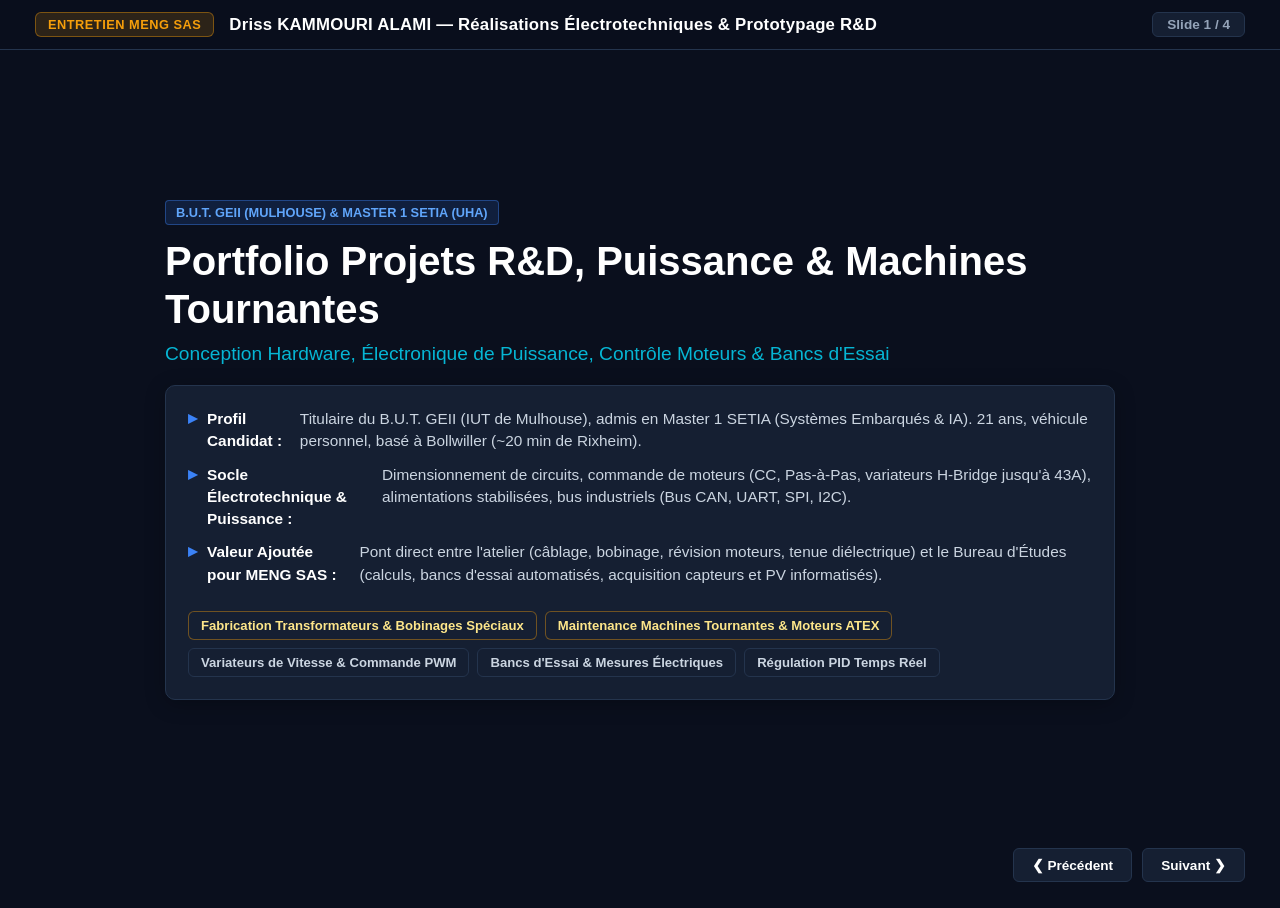
==== meng/index.html @ f2be2d2d "Deploy MENG SAS interactive presentation to GitHub Pages" ====
<!DOCTYPE html>
<html lang="fr">
<head>
    <meta charset="UTF-8">
    <meta name="viewport" content="width=device-width, initial-scale=1.0">
    <title>Présentation Projets R&D & Électrotechnique — Driss KAMMOURI ALAMI | MENG SAS</title>
    <style>
        :root {
            --bg-primary: #0a0f1d;
            --bg-card: #151f32;
            --bg-card-hover: #1c2b45;
            --accent-blue: #3b82f6;
            --accent-cyan: #06b6d4;
            --accent-gold: #f59e0b;
            --border-color: #24344d;
            --text-primary: #f8fafc;
            --text-secondary: #94a3b8;
        }

        * {
            box-sizing: border-box;
            margin: 0;
            padding: 0;
            font-family: -apple-system, BlinkMacSystemFont, "Segoe UI", Roboto, "Helvetica Neue", Arial, sans-serif;
        }

        body {
            background-color: var(--bg-primary);
            color: var(--text-primary);
            overflow: hidden;
            height: 100vh;
            display: flex;
            flex-direction: column;
        }

        /* Top Header */
        .header-bar {
            background: rgba(10, 15, 29, 0.95);
            backdrop-filter: blur(10px);
            border-bottom: 1px solid var(--border-color);
            padding: 12px 35px;
            display: flex;
            justify-content: space-between;
            align-items: center;
            z-index: 100;
        }

        .header-left {
            display: flex;
            align-items: center;
            gap: 15px;
        }

        .company-pill {
            background: rgba(245, 158, 11, 0.15);
            color: var(--accent-gold);
            border: 1px solid rgba(245, 158, 11, 0.4);
            padding: 4px 12px;
            border-radius: 6px;
            font-size: 0.8rem;
            font-weight: 700;
            text-transform: uppercase;
            letter-spacing: 0.5px;
        }

        .header-title {
            font-size: 1.05rem;
            font-weight: 700;
            color: #ffffff;
            letter-spacing: 0.2px;
        }

        .slide-counter {
            font-size: 0.85rem;
            color: var(--text-secondary);
            background: var(--bg-card);
            border: 1px solid var(--border-color);
            padding: 4px 14px;
            border-radius: 6px;
            font-weight: 600;
        }

        /* Slide Container */
        .slide-container {
            flex: 1;
            position: relative;
            display: flex;
            align-items: center;
            justify-content: center;
        }

        .slide {
            position: absolute;
            top: 0;
            left: 0;
            width: 100%;
            height: 100%;
            padding: 25px 45px;
            display: flex;
            flex-direction: column;
            opacity: 0;
            visibility: hidden;
            transition: opacity 0.3s ease-in-out, transform 0.3s ease-in-out;
            transform: translateY(8px);
        }

        .slide.active {
            opacity: 1;
            visibility: visible;
            transform: translateY(0);
        }

        .slide-title-wrap {
            display: flex;
            align-items: baseline;
            gap: 15px;
            margin-bottom: 18px;
            border-bottom: 2px solid var(--accent-blue);
            padding-bottom: 8px;
            width: 100%;
        }

        .slide-title {
            font-size: 1.65rem;
            font-weight: 700;
            color: #ffffff;
        }

        .slide-subtitle {
            font-size: 0.95rem;
            color: var(--accent-cyan);
            font-weight: 500;
        }

        .content-layout {
            display: grid;
            grid-template-columns: 0.9fr 1.35fr;
            gap: 22px;
            height: calc(100% - 60px);
            align-items: center;
        }

        .content-layout-hero {
            display: flex;
            flex-direction: column;
            justify-content: center;
            height: calc(100% - 50px);
            max-width: 950px;
            margin: 0 auto;
        }

        /* Cards & Styling */
        .card {
            background: var(--bg-card);
            border: 1px solid var(--border-color);
            border-radius: 10px;
            padding: 22px;
            height: 100%;
            display: flex;
            flex-direction: column;
            justify-content: center;
            box-shadow: 0 4px 20px rgba(0, 0, 0, 0.25);
        }

        .badge {
            display: inline-block;
            background: rgba(59, 130, 246, 0.15);
            color: #60a5fa;
            border: 1px solid rgba(59, 130, 246, 0.4);
            padding: 4px 10px;
            border-radius: 4px;
            font-size: 0.8rem;
            font-weight: 700;
            margin-bottom: 12px;
            text-transform: uppercase;
            align-self: flex-start;
        }

        .badge-meng {
            background: rgba(245, 158, 11, 0.15);
            color: var(--accent-gold);
            border-color: rgba(245, 158, 11, 0.4);
        }

        ul.tech-list {
            list-style: none;
        }

        ul.tech-list li {
            margin-bottom: 11px;
            font-size: 0.96rem;
            color: #cbd5e1;
            display: flex;
            align-items: flex-start;
            gap: 10px;
            line-height: 1.45;
        }

        ul.tech-list li strong {
            color: #ffffff;
        }

        ul.tech-list li::before {
            content: "▸";
            color: var(--accent-blue);
            font-weight: bold;
            font-size: 1.1rem;
            line-height: 1.2;
        }

        .highlight-box {
            background: rgba(59, 130, 246, 0.08);
            border-left: 3px solid var(--accent-blue);
            padding: 10px 14px;
            margin-top: 14px;
            border-radius: 0 6px 6px 0;
            font-size: 0.88rem;
            color: #e2e8f0;
            line-height: 1.4;
        }

        /* Gallery Containers */
        .gallery-container {
            display: flex;
            gap: 12px;
            height: 100%;
            max-height: 540px;
            width: 100%;
        }

        .gallery-grid {
            display: grid;
            grid-template-columns: 1fr 1fr;
            gap: 10px;
            height: 100%;
            max-height: 540px;
            width: 100%;
        }

        .img-card {
            flex: 1;
            height: 100%;
            max-height: 540px;
            border-radius: 8px;
            overflow: hidden;
            border: 1px solid var(--border-color);
            background: #020617;
            position: relative;
            cursor: pointer;
            transition: border-color 0.2s, transform 0.2s;
        }

        .img-card:hover {
            border-color: var(--accent-blue);
            transform: scale(1.01);
        }

        .img-card img, .img-card video {
            width: 100%;
            height: 100%;
            object-fit: contain;
            background-color: #020617;
        }

        .img-caption {
            position: absolute;
            bottom: 0;
            left: 0;
            right: 0;
            background: rgba(10, 15, 29, 0.92);
            backdrop-filter: blur(4px);
            padding: 8px 12px;
            font-size: 0.8rem;
            font-weight: 600;
            color: #e2e8f0;
            border-top: 1px solid var(--border-color);
            display: flex;
            justify-content: space-between;
            align-items: center;
        }

        .zoom-hint {
            font-size: 0.7rem;
            color: var(--text-secondary);
            text-transform: uppercase;
        }

        /* Navigation Controls */
        .nav-controls {
            position: absolute;
            bottom: 18px;
            right: 35px;
            display: flex;
            gap: 10px;
            z-index: 100;
        }

        .nav-btn {
            background: var(--bg-card);
            border: 1px solid var(--border-color);
            color: #fff;
            padding: 8px 18px;
            border-radius: 6px;
            cursor: pointer;
            font-size: 0.85rem;
            font-weight: 600;
            transition: all 0.2s ease;
        }

        .nav-btn:hover {
            background: var(--accent-blue);
            border-color: var(--accent-blue);
            box-shadow: 0 0 10px rgba(59, 130, 246, 0.4);
        }

        /* Hero Typography */
        .hero-title {
            font-size: 2.5rem;
            font-weight: 800;
            color: #ffffff;
            margin-bottom: 10px;
            line-height: 1.2;
        }

        .hero-subtitle {
            font-size: 1.2rem;
            color: var(--accent-cyan);
            margin-bottom: 20px;
            font-weight: 500;
        }

        .pill-group {
            display: flex;
            gap: 8px;
            flex-wrap: wrap;
            margin-top: 14px;
        }

        .pill {
            background: var(--bg-card);
            border: 1px solid var(--border-color);
            padding: 6px 12px;
            border-radius: 6px;
            font-size: 0.82rem;
            color: #cbd5e1;
            font-weight: 600;
        }

        .pill-gold {
            border-color: rgba(245, 158, 11, 0.4);
            color: #fde68a;
        }

        /* Modal Lightbox */
        .modal {
            display: none;
            position: fixed;
            top: 0;
            left: 0;
            width: 100vw;
            height: 100vh;
            background: rgba(0, 0, 0, 0.95);
            backdrop-filter: blur(8px);
            z-index: 1000;
            align-items: center;
            justify-content: center;
        }

        .modal img, .modal video {
            max-width: 92vw;
            max-height: 90vh;
            border-radius: 8px;
            border: 1px solid var(--border-color);
            box-shadow: 0 0 30px rgba(0,0,0,0.8);
        }

        .close-modal-btn {
            position: absolute;
            top: 20px;
            right: 30px;
            background: var(--bg-card);
            color: #fff;
            border: 1px solid var(--border-color);
            padding: 8px 16px;
            border-radius: 6px;
            cursor: pointer;
            font-size: 0.85rem;
            font-weight: 600;
            z-index: 1001;
        }

        .close-modal-btn:hover {
            background: var(--accent-blue);
        }
    </style>
</head>
<body>

    <div class="header-bar">
        <div class="header-left">
            <div class="company-pill">Entretien MENG SAS</div>
            <div class="header-title">Driss KAMMOURI ALAMI — Réalisations Électrotechniques & Prototypage R&D</div>
        </div>
        <div class="slide-counter" id="slideNum">Slide 1 / 4</div>
    </div>

    <div class="slide-container">

        <!-- SLIDE 1: HERO TITLE / PROFIL & ADÉQUATION MENG -->
        <div class="slide active" id="slide-1">
            <div class="content-layout-hero">
                <div class="badge">B.U.T. GEII (Mulhouse) & Master 1 SETIA (UHA)</div>
                <h1 class="hero-title">Portfolio Projets R&D, Puissance & Machines Tournantes</h1>
                <p class="hero-subtitle">Conception Hardware, Électronique de Puissance, Contrôle Moteurs & Bancs d'Essai</p>
                
                <div class="card" style="height: auto;">
                    <ul class="tech-list">
                        <li><strong>Profil Candidat :</strong> Titulaire du B.U.T. GEII (IUT de Mulhouse), admis en Master 1 SETIA (Systèmes Embarqués & IA). 21 ans, véhicule personnel, basé à Bollwiller (~20 min de Rixheim).</li>
                        <li><strong>Socle Électrotechnique & Puissance :</strong> Dimensionnement de circuits, commande de moteurs (CC, Pas-à-Pas, variateurs H-Bridge jusqu'à 43A), alimentations stabilisées, bus industriels (Bus CAN, UART, SPI, I2C).</li>
                        <li><strong>Valeur Ajoutée pour MENG SAS :</strong> Pont direct entre l'atelier (câblage, bobinage, révision moteurs, tenue diélectrique) et le Bureau d'Études (calculs, bancs d'essai automatisés, acquisition capteurs et PV informatisés).</li>
                    </ul>
                    <div class="pill-group">
                        <div class="pill pill-gold">Fabrication Transformateurs & Bobinages Spéciaux</div>
                        <div class="pill pill-gold">Maintenance Machines Tournantes & Moteurs ATEX</div>
                        <div class="pill">Variateurs de Vitesse & Commande PWM</div>
                        <div class="pill">Bancs d'Essai & Mesures Électriques</div>
                        <div class="pill">Régulation PID Temps Réel</div>
                    </div>
                </div>
            </div>
        </div>

        <!-- SLIDE 2: ENVIRONNEMENT DE CONCEPTION & LABO ATELIER -->
        <div class="slide" id="slide-2">
            <div class="slide-title-wrap">
                <div class="slide-title">01. Environnement de Travail & Banc de Prototypage</div>
                <div class="slide-subtitle">Atelier personnel d'essais électriques & câblage</div>
            </div>
            <div class="content-layout">
                <div class="card">
                    <div class="badge">Rigueur Atelier & Laboratoire</div>
                    <h2 style="font-size: 1.2rem; margin-bottom: 14px; color: #fff;">Poste d'Essais Électrotechniques & Prototypage</h2>
                    <ul class="tech-list">
                        <li><strong>Poste de Câblage & Mesures :</strong> Station de soudure régulée, platines d'essais, multimètres et instrumentation de mesure pour qualification de signaux.</li>
                        <li><strong>Alimentations Stabilisées & Puissance :</strong> Banc d'alimentation DC/AC pour essais de moteurs, convertisseurs et cartes de régulation sous contrainte de courant.</li>
                        <li><strong>CAO 3D & Prototypage Rapide :</strong> Modélisation de supports de bobinage, carters de protection et pièces structurelles sur SolidWorks & Impression 3D.</li>
                        <li><strong>Développement Contrôle-Commande :</strong> Programmation C/C++ sur microcontrôleurs (STM32, ESP32, Arduino) pour pilotage et régulation de puissance.</li>
                    </ul>
                    <div class="highlight-box">
                        <strong>Transposition MENG SAS :</strong> Habitude du travail manuel soigné en atelier, respect strict des règles de sécurité électrique et rigueur dans le câblage de composants magnétiques.
                    </div>
                </div>
                <div class="gallery-container">
                    <div class="img-card" onclick="openModal(this)">
                        <img src="img_meng/30839e95-cbe1-4d7f-a7e7-8b0f5287fe83.jfif" alt="Poste Électronique de Prototypage">
                        <div class="img-caption">
                            <span>Poste de Câblage & Prototypage</span>
                            <span class="zoom-hint">Cliquer pour zoomer</span>
                        </div>
                    </div>
                    <div class="img-card" onclick="openModal(this)">
                        <img src="img_meng/3513afae-4af7-4faf-9273-4e5af62689bf.jfif" alt="Espace de Test & Assemblage">
                        <div class="img-caption">
                            <span>Banc de Tests & Mesures</span>
                            <span class="zoom-hint">Cliquer pour zoomer</span>
                        </div>
                    </div>
                </div>
            </div>
        </div>

        <!-- SLIDE 3: COMMANDE DE MOTEURS & VARIATEURS DE PUISSANCE -->
        <div class="slide" id="slide-3">
            <div class="slide-title-wrap">
                <div class="slide-title">02. Système Électrotechnique & Commande de Moteurs</div>
                <div class="slide-subtitle">Architecture de Puissance, Variateurs H-Bridge & Pilotage « AceLaunch »</div>
            </div>
            <div class="content-layout">
                <div class="card">
                    <div class="badge badge-meng">Machines Tournantes & Puissance</div>
                    <h2 style="font-size: 1.15rem; margin-bottom: 12px; color: #fff;">Conception Électrotechnique Complète :</h2>
                    <ul class="tech-list">
                        <li><strong>Étages de Puissance & Moteurs :</strong> Commande de moteurs continus à fort couple et moteurs pas-à-pas. Gestion des courants d'appel et découplage inductif.</li>
                        <li><strong>Variateurs de Vitesse & H-Bridge :</strong> Intégration de variateurs industriels IBT-2 (43A, isolation optocouplée) et drivers pas-à-pas TB6600 avec régulation Buck LM2596 (24V→5V).</li>
                        <li><strong>Architecture Électrique Sécurisée :</strong> Séparation nette entre circuit de commande (5V/3.3V) et circuit de puissance (24V), protection thermique et fusibles calibrés.</li>
                        <li><strong>Pilotage & Télémétrie :</strong> Contrôle microcontrôleur temps réel, liaison série UART et Dashboard de supervision à distance.</li>
                    </ul>
                    <div class="highlight-box">
                        <strong>Lien direct MENG :</strong> Maîtrise des problématiques réelles de variateurs de fréquence, de pilotage de moteurs électriques et d'échauffement thermique.
                    </div>
                </div>
                <div class="gallery-grid">
                    <div class="img-card" onclick="openModal(this)">
                        <img src="img_meng/media_1788483466689.png" alt="Modèle 3D CAO 3 Blocs">
                        <div class="img-caption">
                            <span>Modélisation 3D CAO</span>
                            <span class="zoom-hint">Zoom</span>
                        </div>
                    </div>
                    <div class="img-card" onclick="openModal(this)">
                        <img src="img_meng/architecture_electronique_complete.png" alt="Schéma d'Architecture Puissance & Commande">
                        <div class="img-caption">
                            <span>Schéma Puissance & Commande</span>
                            <span class="zoom-hint">Zoom</span>
                        </div>
                    </div>
                    <div class="img-card" onclick="openModal(this)">
                        <img src="img_meng/interface_web.png" alt="Dashboard de Pilotage et Télémétrie">
                        <div class="img-caption">
                            <span>Supervision / IHM de Pilotage</span>
                            <span class="zoom-hint">Zoom</span>
                        </div>
                    </div>
                    <div class="img-card" onclick="openModal(this)">
                        <video controls id="inlineVideo" style="width: 100%; height: 100%; object-fit: cover;">
                            <source src="img_meng/Démonstration_Prototype2_Final.mov" type="video/mp4">
                            Votre navigateur ne supporte pas la vidéo.
                        </video>
                        <div class="img-caption">
                            <span>Vidéo Démo Prototype en Action</span>
                            <span class="zoom-hint">Lire</span>
                        </div>
                    </div>
                </div>
            </div>
        </div>

        <!-- SLIDE 4: RÉGULATION PID TEMPS RÉEL & BANCS D'ESSAI -->
        <div class="slide" id="slide-4">
            <div class="slide-title-wrap">
                <div class="slide-title">03. Régulation PID Temps Réel & Bancs d'Essai</div>
                <div class="slide-subtitle">Instrumentation, acquisition capteurs et automatisation de mesures</div>
            </div>
            <div class="content-layout">
                <div class="card">
                    <div class="badge">Instrumentation & Contrôle Avancé</div>
                    <h2 style="font-size: 1.2rem; margin-bottom: 14px; color: #fff;">Asservissement & Traitement de Données</h2>
                    <ul class="tech-list">
                        <li><strong>Asservissement PID en Boucle Fermée :</strong> Implémentation logicielle d'un correcteur PID complet (Kp, Ki, Kd) pour correction dynamique instantanée de consigne.</li>
                        <li><strong>Acquisition Capteurs en Temps Réel :</strong> Mesure de grandeurs physiques (vitesse, position, seuils optiques ROI, ultrasons), filtrage de bruit et conversion analogique/numérique.</li>
                        <li><strong>Plateforme Mobile Autonome (3ème Année B.U.T.) :</strong> Intégration mécatronique globale : gestion d'accumulateurs Li-ion, ponts de puissance, sécurité machine et coupure d'urgence.</li>
                        <li><strong>Dashboard de Monitoring :</strong> Visualisation graphique des écarts de consigne, réglage des gains en temps réel et historisation des mesures.</li>
                    </ul>
                    <div class="highlight-box">
                        <strong>Atout pour MENG SAS :</strong> Capacité à automatiser des bancs d'essai de transformateurs et moteurs (relevé automatique de courbes de saturation, pertes fer/cuivre, tenue diélectrique, rapports de test informatisés).
                    </div>
                </div>
                <div class="gallery-container">
                    <div class="img-card" onclick="openModal(this)">
                        <img src="img_meng/97b7dd19-25eb-4fa2-a109-078019bc1228.jfif" alt="Prototype Mobile 3ème Année B.U.T.">
                        <div class="img-caption">
                            <span>Prototype Autonome & Carte de Contrôle</span>
                            <span class="zoom-hint">Cliquer pour zoomer</span>
                        </div>
                    </div>
                    <div class="img-card" style="flex: 1.2;" onclick="openModal(this)">
                        <img src="img_meng/media_1788483424173.png" alt="Dashboard Régulation PID & Acquisition Capteurs">
                        <div class="img-caption">
                            <span>Dashboard Acquisition & Régulation PID</span>
                            <span class="zoom-hint">Cliquer pour zoomer</span>
                        </div>
                    </div>
                </div>
            </div>
        </div>

    </div>

    <!-- Navigation Footer -->
    <div class="nav-controls">
        <button class="nav-btn" id="prevBtn" onclick="changeSlide(-1)">❮ Précédent</button>
        <button class="nav-btn" id="nextBtn" onclick="changeSlide(1)">Suivant ❯</button>
    </div>

    <!-- Modal Zoom / Lightbox -->
    <div class="modal" id="imgModal" onclick="closeModalOnBg(event)">
        <button class="close-modal-btn" onclick="closeModal()">✕ Fermer (Échap)</button>
        <img id="modalImg" src="" alt="Image Agrandie" style="display: none;">
        <video id="modalVideo" controls style="display: none; width: 90vw; height: 85vh; object-fit: contain;">
            <source src="img_meng/Démonstration_Prototype2_Final.mov" type="video/mp4">
        </video>
    </div>

    <script>
        let currentSlide = 1;
        const totalSlides = 4;

        function updateSlide() {
            document.querySelectorAll('.slide').forEach((slide, idx) => {
                if (idx + 1 === currentSlide) {
                    slide.classList.add('active');
                } else {
                    slide.classList.remove('active');
                }
            });
            document.getElementById('slideNum').innerText = `Slide ${currentSlide} / ${totalSlides}`;
            
            // Manage inline video playback on slide 3
            const inlineVideo = document.getElementById('inlineVideo');
            if (inlineVideo && currentSlide !== 3) {
                inlineVideo.pause();
            }
        }

        function changeSlide(direction) {
            currentSlide += direction;
            if (currentSlide < 1) currentSlide = totalSlides;
            if (currentSlide > totalSlides) currentSlide = 1;
            updateSlide();
        }

        // Keyboard navigation
        document.addEventListener('keydown', (e) => {
            if (e.key === 'ArrowRight' || e.key === ' ') {
                changeSlide(1);
            } else if (e.key === 'ArrowLeft') {
                changeSlide(-1);
            } else if (e.key === 'Escape') {
                closeModal();
            }
        });

        // Lightbox Modal
        function openModal(card) {
            const modal = document.getElementById('imgModal');
            const modalImg = document.getElementById('modalImg');
            const modalVideo = document.getElementById('modalVideo');
            
            const img = card.querySelector('img');
            const video = card.querySelector('video');

            if (img) {
                modalImg.src = img.src;
                modalImg.style.display = 'block';
                modalVideo.style.display = 'none';
                modalVideo.pause();
            } else if (video) {
                modalImg.style.display = 'none';
                modalVideo.style.display = 'block';
                modalVideo.play();
            }

            modal.style.display = 'flex';
        }

        function closeModal() {
            const modal = document.getElementById('imgModal');
            const modalVideo = document.getElementById('modalVideo');
            modal.style.display = 'none';
            if (modalVideo) modalVideo.pause();
        }

        function closeModalOnBg(e) {
            if (e.target.id === 'imgModal') {
                closeModal();
            }
        }
    </script>
</body>
</html>
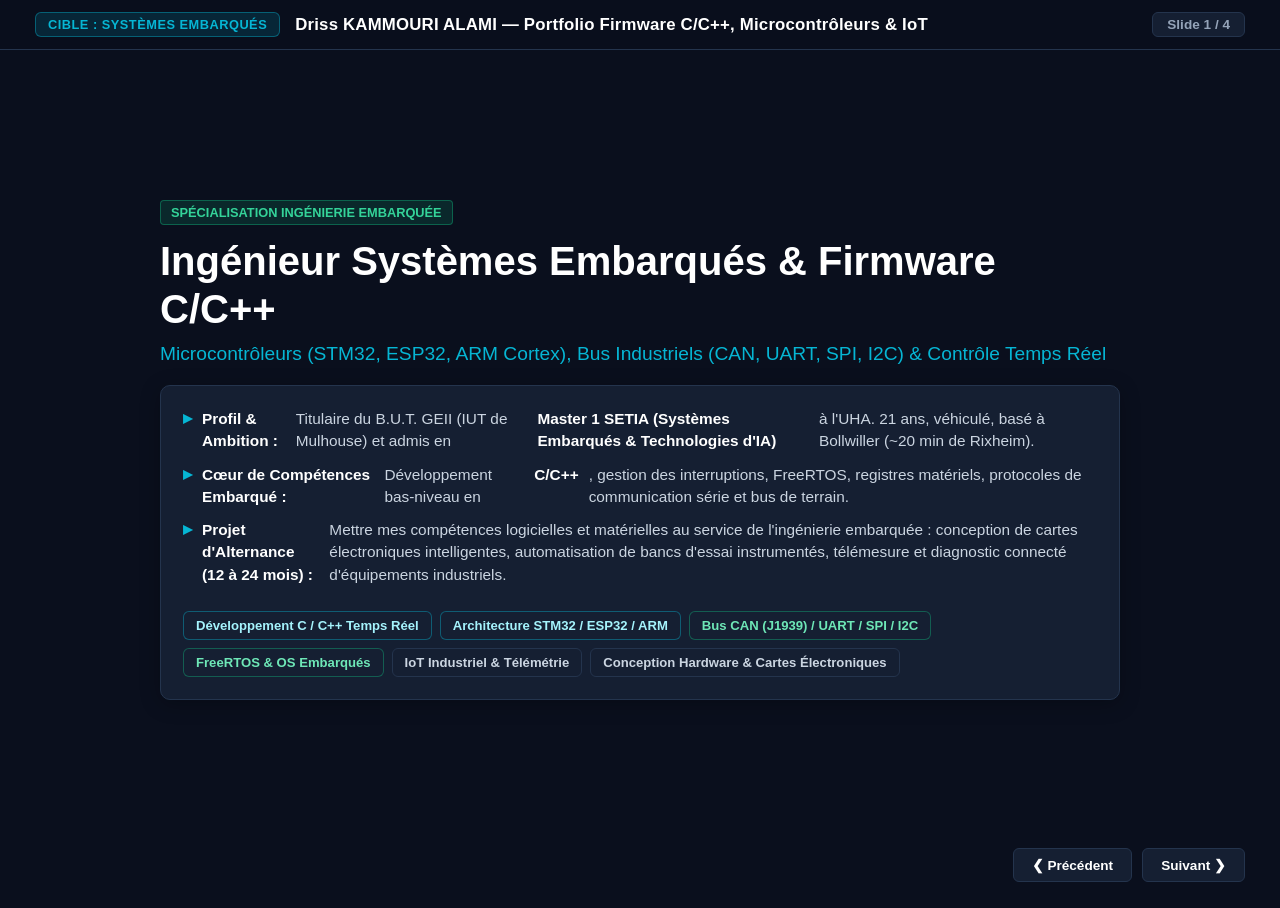
==== commit 868128ef: "Focus presentation 100% on Embedded Systems & Firmware C/C++" ====
--- a/meng/index.html
+++ b/meng/index.html
@@ -3,7 +3,7 @@
 <head>
     <meta charset="UTF-8">
     <meta name="viewport" content="width=device-width, initial-scale=1.0">
-    <title>Présentation Projets R&D & Électrotechnique — Driss KAMMOURI ALAMI | MENG SAS</title>
+    <title>Ingénieur Systèmes Embarqués & Firmware — Driss KAMMOURI ALAMI | MENG SAS</title>
     <style>
         :root {
             --bg-primary: #0a0f1d;
@@ -12,6 +12,7 @@
             --accent-blue: #3b82f6;
             --accent-cyan: #06b6d4;
             --accent-gold: #f59e0b;
+            --accent-green: #10b981;
             --border-color: #24344d;
             --text-primary: #f8fafc;
             --text-secondary: #94a3b8;
@@ -51,10 +52,10 @@
             gap: 15px;
         }
 
-        .company-pill {
-            background: rgba(245, 158, 11, 0.15);
-            color: var(--accent-gold);
-            border: 1px solid rgba(245, 158, 11, 0.4);
+        .target-pill {
+            background: rgba(6, 182, 212, 0.15);
+            color: var(--accent-cyan);
+            border: 1px solid rgba(6, 182, 212, 0.4);
             padding: 4px 12px;
             border-radius: 6px;
             font-size: 0.8rem;
@@ -115,7 +116,7 @@
             align-items: baseline;
             gap: 15px;
             margin-bottom: 18px;
-            border-bottom: 2px solid var(--accent-blue);
+            border-bottom: 2px solid var(--accent-cyan);
             padding-bottom: 8px;
             width: 100%;
         }
@@ -145,7 +146,7 @@
             flex-direction: column;
             justify-content: center;
             height: calc(100% - 50px);
-            max-width: 950px;
+            max-width: 960px;
             margin: 0 auto;
         }
 
@@ -164,9 +165,9 @@
 
         .badge {
             display: inline-block;
-            background: rgba(59, 130, 246, 0.15);
-            color: #60a5fa;
-            border: 1px solid rgba(59, 130, 246, 0.4);
+            background: rgba(6, 182, 212, 0.15);
+            color: var(--accent-cyan);
+            border: 1px solid rgba(6, 182, 212, 0.4);
             padding: 4px 10px;
             border-radius: 4px;
             font-size: 0.8rem;
@@ -176,10 +177,10 @@
             align-self: flex-start;
         }
 
-        .badge-meng {
-            background: rgba(245, 158, 11, 0.15);
-            color: var(--accent-gold);
-            border-color: rgba(245, 158, 11, 0.4);
+        .badge-firmware {
+            background: rgba(16, 185, 129, 0.15);
+            color: #34d399;
+            border-color: rgba(16, 185, 129, 0.4);
         }
 
         ul.tech-list {
@@ -202,15 +203,15 @@
 
         ul.tech-list li::before {
             content: "▸";
-            color: var(--accent-blue);
+            color: var(--accent-cyan);
             font-weight: bold;
             font-size: 1.1rem;
             line-height: 1.2;
         }
 
         .highlight-box {
-            background: rgba(59, 130, 246, 0.08);
-            border-left: 3px solid var(--accent-blue);
+            background: rgba(6, 182, 212, 0.08);
+            border-left: 3px solid var(--accent-cyan);
             padding: 10px 14px;
             margin-top: 14px;
             border-radius: 0 6px 6px 0;
@@ -251,7 +252,7 @@
         }
 
         .img-card:hover {
-            border-color: var(--accent-blue);
+            border-color: var(--accent-cyan);
             transform: scale(1.01);
         }
 
@@ -308,9 +309,10 @@
         }
 
         .nav-btn:hover {
-            background: var(--accent-blue);
-            border-color: var(--accent-blue);
-            box-shadow: 0 0 10px rgba(59, 130, 246, 0.4);
+            background: var(--accent-cyan);
+            border-color: var(--accent-cyan);
+            color: #0a0f1d;
+            box-shadow: 0 0 10px rgba(6, 182, 212, 0.4);
         }
 
         /* Hero Typography */
@@ -346,9 +348,14 @@
             font-weight: 600;
         }
 
-        .pill-gold {
-            border-color: rgba(245, 158, 11, 0.4);
-            color: #fde68a;
+        .pill-cyan {
+            border-color: rgba(6, 182, 212, 0.4);
+            color: #a5f3fc;
+        }
+
+        .pill-green {
+            border-color: rgba(16, 185, 129, 0.4);
+            color: #6ee7b7;
         }
 
         /* Modal Lightbox */
@@ -390,7 +397,8 @@
         }
 
         .close-modal-btn:hover {
-            background: var(--accent-blue);
+            background: var(--accent-cyan);
+            color: #0a0f1d;
         }
     </style>
 </head>
@@ -398,70 +406,71 @@
 
     <div class="header-bar">
         <div class="header-left">
-            <div class="company-pill">Entretien MENG SAS</div>
-            <div class="header-title">Driss KAMMOURI ALAMI — Réalisations Électrotechniques & Prototypage R&D</div>
+            <div class="target-pill">Cible : Systèmes Embarqués</div>
+            <div class="header-title">Driss KAMMOURI ALAMI — Portfolio Firmware C/C++, Microcontrôleurs & IoT</div>
         </div>
         <div class="slide-counter" id="slideNum">Slide 1 / 4</div>
     </div>
 
     <div class="slide-container">
 
-        <!-- SLIDE 1: HERO TITLE / PROFIL & ADÉQUATION MENG -->
+        <!-- SLIDE 1: HERO TITLE / SYSTÈMES EMBARQUÉS PRIORITÉ ABSOLUE -->
         <div class="slide active" id="slide-1">
             <div class="content-layout-hero">
-                <div class="badge">B.U.T. GEII (Mulhouse) & Master 1 SETIA (UHA)</div>
-                <h1 class="hero-title">Portfolio Projets R&D, Puissance & Machines Tournantes</h1>
-                <p class="hero-subtitle">Conception Hardware, Électronique de Puissance, Contrôle Moteurs & Bancs d'Essai</p>
+                <div class="badge badge-firmware">Spécialisation Ingénierie Embarquée</div>
+                <h1 class="hero-title">Ingénieur Systèmes Embarqués & Firmware C/C++</h1>
+                <p class="hero-subtitle">Microcontrôleurs (STM32, ESP32, ARM Cortex), Bus Industriels (CAN, UART, SPI, I2C) & Contrôle Temps Réel</p>
                 
                 <div class="card" style="height: auto;">
                     <ul class="tech-list">
-                        <li><strong>Profil Candidat :</strong> Titulaire du B.U.T. GEII (IUT de Mulhouse), admis en Master 1 SETIA (Systèmes Embarqués & IA). 21 ans, véhicule personnel, basé à Bollwiller (~20 min de Rixheim).</li>
-                        <li><strong>Socle Électrotechnique & Puissance :</strong> Dimensionnement de circuits, commande de moteurs (CC, Pas-à-Pas, variateurs H-Bridge jusqu'à 43A), alimentations stabilisées, bus industriels (Bus CAN, UART, SPI, I2C).</li>
-                        <li><strong>Valeur Ajoutée pour MENG SAS :</strong> Pont direct entre l'atelier (câblage, bobinage, révision moteurs, tenue diélectrique) et le Bureau d'Études (calculs, bancs d'essai automatisés, acquisition capteurs et PV informatisés).</li>
+                        <li><strong>Profil & Ambition :</strong> Titulaire du B.U.T. GEII (IUT de Mulhouse) et admis en <strong>Master 1 SETIA (Systèmes Embarqués & Technologies d'IA)</strong> à l'UHA. 21 ans, véhiculé, basé à Bollwiller (~20 min de Rixheim).</li>
+                        <li><strong>Cœur de Compétences Embarqué :</strong> Développement bas-niveau en <strong>C/C++</strong>, gestion des interruptions, FreeRTOS, registres matériels, protocoles de communication série et bus de terrain.</li>
+                        <li><strong>Projet d'Alternance (12 à 24 mois) :</strong> Mettre mes compétences logicielles et matérielles au service de l'ingénierie embarquée : conception de cartes électroniques intelligentes, automatisation de bancs d'essai instrumentés, télémesure et diagnostic connecté d'équipements industriels.</li>
                     </ul>
                     <div class="pill-group">
-                        <div class="pill pill-gold">Fabrication Transformateurs & Bobinages Spéciaux</div>
-                        <div class="pill pill-gold">Maintenance Machines Tournantes & Moteurs ATEX</div>
-                        <div class="pill">Variateurs de Vitesse & Commande PWM</div>
-                        <div class="pill">Bancs d'Essai & Mesures Électriques</div>
-                        <div class="pill">Régulation PID Temps Réel</div>
+                        <div class="pill pill-cyan">Développement C / C++ Temps Réel</div>
+                        <div class="pill pill-cyan">Architecture STM32 / ESP32 / ARM</div>
+                        <div class="pill pill-green">Bus CAN (J1939) / UART / SPI / I2C</div>
+                        <div class="pill pill-green">FreeRTOS & OS Embarqués</div>
+                        <div class="pill">IoT Industriel & Télémétrie</div>
+                        <div class="pill">Conception Hardware & Cartes Électroniques</div>
                     </div>
                 </div>
             </div>
         </div>
 
-        <!-- SLIDE 2: ENVIRONNEMENT DE CONCEPTION & LABO ATELIER -->
+        <!-- SLIDE 2: ENVIRONNEMENT D'EXPÉRIMENTATION EMBARQUÉ & LABO -->
         <div class="slide" id="slide-2">
             <div class="slide-title-wrap">
-                <div class="slide-title">01. Environnement de Travail & Banc de Prototypage</div>
-                <div class="slide-subtitle">Atelier personnel d'essais électriques & câblage</div>
+                <div class="slide-title">01. Banc de Test & Développement Électronique Embarqué</div>
+                <div class="slide-subtitle">Laboratoire personnel : programmation microcontrôleurs, sondes logiques & mesure de signaux</div>
             </div>
             <div class="content-layout">
                 <div class="card">
-                    <div class="badge">Rigueur Atelier & Laboratoire</div>
-                    <h2 style="font-size: 1.2rem; margin-bottom: 14px; color: #fff;">Poste d'Essais Électrotechniques & Prototypage</h2>
+                    <div class="badge">Laboratoire de Conception Hardware/Firmware</div>
+                    <h2 style="font-size: 1.2rem; margin-bottom: 14px; color: #fff;">Poste de Prototypage & Debug Embarqué</h2>
                     <ul class="tech-list">
-                        <li><strong>Poste de Câblage & Mesures :</strong> Station de soudure régulée, platines d'essais, multimètres et instrumentation de mesure pour qualification de signaux.</li>
-                        <li><strong>Alimentations Stabilisées & Puissance :</strong> Banc d'alimentation DC/AC pour essais de moteurs, convertisseurs et cartes de régulation sous contrainte de courant.</li>
-                        <li><strong>CAO 3D & Prototypage Rapide :</strong> Modélisation de supports de bobinage, carters de protection et pièces structurelles sur SolidWorks & Impression 3D.</li>
-                        <li><strong>Développement Contrôle-Commande :</strong> Programmation C/C++ sur microcontrôleurs (STM32, ESP32, Arduino) pour pilotage et régulation de puissance.</li>
+                        <li><strong>Développement Firmware C/C++ :</strong> Programmation sous VS Code / PlatformIO / STM32CubeIDE, flashage et débogage JTAG/SWD sur microcontrôleurs cibles.</li>
+                        <li><strong>Analyse de Signaux & Bus :</strong> Qualification des trames de communication (oscilloscope, analyseur logique sur signaux SPI/I2C/UART/CAN) et décodage de protocoles.</li>
+                        <li><strong>Intégration Hardware & Cartes de Commande :</strong> Câblage de circuits imprimés, adaptation de niveaux logiques (3.3V ↔ 5V), filtrage CEM et régulation d'alimentation DC.</li>
+                        <li><strong>Modélisation 3D pour Boîtiers & Intégration :</strong> Conception SolidWorks et impression 3D de supports et boîtiers pour cartes électroniques embarquées.</li>
                     </ul>
                     <div class="highlight-box">
-                        <strong>Transposition MENG SAS :</strong> Habitude du travail manuel soigné en atelier, respect strict des règles de sécurité électrique et rigueur dans le câblage de composants magnétiques.
+                        <strong>Atout Concret :</strong> Capacité à concevoir la carte physique, développer le firmware bas-niveau et valider le fonctionnement sur banc de mesure avec oscilloscope.
                     </div>
                 </div>
                 <div class="gallery-container">
                     <div class="img-card" onclick="openModal(this)">
-                        <img src="img_meng/30839e95-cbe1-4d7f-a7e7-8b0f5287fe83.jfif" alt="Poste Électronique de Prototypage">
-                        <div class="img-caption">
-                            <span>Poste de Câblage & Prototypage</span>
+                        <img src="img_meng/30839e95-cbe1-4d7f-a7e7-8b0f5287fe83.jfif" alt="Poste de Développement Électronique & Firmware">
+                        <div class="img-caption">
+                            <span>Poste de Câblage & Debug Firmware</span>
                             <span class="zoom-hint">Cliquer pour zoomer</span>
                         </div>
                     </div>
                     <div class="img-card" onclick="openModal(this)">
-                        <img src="img_meng/3513afae-4af7-4faf-9273-4e5af62689bf.jfif" alt="Espace de Test & Assemblage">
-                        <div class="img-caption">
-                            <span>Banc de Tests & Mesures</span>
+                        <img src="img_meng/3513afae-4af7-4faf-9273-4e5af62689bf.jfif" alt="Banc d'Essai & Mesures">
+                        <div class="img-caption">
+                            <span>Banc de Tests & Validation Signaux</span>
                             <span class="zoom-hint">Cliquer pour zoomer</span>
                         </div>
                     </div>
@@ -469,45 +478,45 @@
             </div>
         </div>
 
-        <!-- SLIDE 3: COMMANDE DE MOTEURS & VARIATEURS DE PUISSANCE -->
+        <!-- SLIDE 3: SYSTÈME EMBARQUÉ TEMPS RÉEL ACELAUNCH -->
         <div class="slide" id="slide-3">
             <div class="slide-title-wrap">
-                <div class="slide-title">02. Système Électrotechnique & Commande de Moteurs</div>
-                <div class="slide-subtitle">Architecture de Puissance, Variateurs H-Bridge & Pilotage « AceLaunch »</div>
+                <div class="slide-title">02. Architecture Embarquée Temps Réel & Puissance « AceLaunch »</div>
+                <div class="slide-subtitle">Contrôle-commande multi-actionneurs, timers matériels et liaison série bidirectionnelle</div>
             </div>
             <div class="content-layout">
                 <div class="card">
-                    <div class="badge badge-meng">Machines Tournantes & Puissance</div>
-                    <h2 style="font-size: 1.15rem; margin-bottom: 12px; color: #fff;">Conception Électrotechnique Complète :</h2>
+                    <div class="badge badge-firmware">Firmware & Contrôle Temps Réel</div>
+                    <h2 style="font-size: 1.15rem; margin-bottom: 12px; color: #fff;">Architecture Embarquée Complète :</h2>
                     <ul class="tech-list">
-                        <li><strong>Étages de Puissance & Moteurs :</strong> Commande de moteurs continus à fort couple et moteurs pas-à-pas. Gestion des courants d'appel et découplage inductif.</li>
-                        <li><strong>Variateurs de Vitesse & H-Bridge :</strong> Intégration de variateurs industriels IBT-2 (43A, isolation optocouplée) et drivers pas-à-pas TB6600 avec régulation Buck LM2596 (24V→5V).</li>
-                        <li><strong>Architecture Électrique Sécurisée :</strong> Séparation nette entre circuit de commande (5V/3.3V) et circuit de puissance (24V), protection thermique et fusibles calibrés.</li>
-                        <li><strong>Pilotage & Télémétrie :</strong> Contrôle microcontrôleur temps réel, liaison série UART et Dashboard de supervision à distance.</li>
+                        <li><strong>Calculateur & Firmware C/C++ :</strong> Cœur de contrôle temps réel (Arduino Mega / ATmega2560) cadencé avec gestion précise des interruptions de timers pour la génération de PWM haute fréquence.</li>
+                        <li><strong>Interface avec l'Étage de Puissance :</strong> Commande isolée de ponts en H (IBT-2) pour moteurs continus fort courant et génération d'impulsions de pas (Step/Dir) pour variateur TB6600.</li>
+                        <li><strong>Protocole de Communication Série :</strong> Trame UART structurée bidirectionnelle entre le contrôleur temps réel et un module réseau ESP32 (Wi-Fi / WebSockets).</li>
+                        <li><strong>Serveur Web Embarqué & Télémétrie :</strong> Interface de commande responsive hébergée directement sur le microcontrôleur pour contrôle à distance sans latence.</li>
                     </ul>
                     <div class="highlight-box">
-                        <strong>Lien direct MENG :</strong> Maîtrise des problématiques réelles de variateurs de fréquence, de pilotage de moteurs électriques et d'échauffement thermique.
+                        <strong>Démonstration :</strong> Intégration hardware complète, pilotage multi-moteurs et communication sans fil fiable.
                     </div>
                 </div>
                 <div class="gallery-grid">
                     <div class="img-card" onclick="openModal(this)">
-                        <img src="img_meng/media_1788483466689.png" alt="Modèle 3D CAO 3 Blocs">
+                        <img src="img_meng/media_1788483466689.png" alt="Modélisation 3D CAO du Système">
                         <div class="img-caption">
                             <span>Modélisation 3D CAO</span>
                             <span class="zoom-hint">Zoom</span>
                         </div>
                     </div>
                     <div class="img-card" onclick="openModal(this)">
-                        <img src="img_meng/architecture_electronique_complete.png" alt="Schéma d'Architecture Puissance & Commande">
-                        <div class="img-caption">
-                            <span>Schéma Puissance & Commande</span>
+                        <img src="img_meng/architecture_electronique_complete.png" alt="Schéma d'Architecture Embarquée Puissance & Commande">
+                        <div class="img-caption">
+                            <span>Architecture Matérielle & Bus</span>
                             <span class="zoom-hint">Zoom</span>
                         </div>
                     </div>
                     <div class="img-card" onclick="openModal(this)">
-                        <img src="img_meng/interface_web.png" alt="Dashboard de Pilotage et Télémétrie">
-                        <div class="img-caption">
-                            <span>Supervision / IHM de Pilotage</span>
+                        <img src="img_meng/interface_web.png" alt="Dashboard Web Embarqué">
+                        <div class="img-caption">
+                            <span>Supervision Web Embarquée</span>
                             <span class="zoom-hint">Zoom</span>
                         </div>
                     </div>
@@ -525,38 +534,38 @@
             </div>
         </div>
 
-        <!-- SLIDE 4: RÉGULATION PID TEMPS RÉEL & BANCS D'ESSAI -->
+        <!-- SLIDE 4: ROVER AUTONOME, TRAITEMENT D'IMAGE EMBARQUÉ & PID -->
         <div class="slide" id="slide-4">
             <div class="slide-title-wrap">
-                <div class="slide-title">03. Régulation PID Temps Réel & Bancs d'Essai</div>
-                <div class="slide-subtitle">Instrumentation, acquisition capteurs et automatisation de mesures</div>
+                <div class="slide-title">03. Traitement de Données Embarqué & Asservissement PID</div>
+                <div class="slide-subtitle">Vision temps réel sur ESP32-CAM (ROI), boucle fermée et banc de télémétrie</div>
             </div>
             <div class="content-layout">
                 <div class="card">
-                    <div class="badge">Instrumentation & Contrôle Avancé</div>
-                    <h2 style="font-size: 1.2rem; margin-bottom: 14px; color: #fff;">Asservissement & Traitement de Données</h2>
+                    <div class="badge badge-firmware">Edge Computing & Asservissement</div>
+                    <h2 style="font-size: 1.2rem; margin-bottom: 14px; color: #fff;">Traitement d'Image & Régulation sur Cible</h2>
                     <ul class="tech-list">
-                        <li><strong>Asservissement PID en Boucle Fermée :</strong> Implémentation logicielle d'un correcteur PID complet (Kp, Ki, Kd) pour correction dynamique instantanée de consigne.</li>
-                        <li><strong>Acquisition Capteurs en Temps Réel :</strong> Mesure de grandeurs physiques (vitesse, position, seuils optiques ROI, ultrasons), filtrage de bruit et conversion analogique/numérique.</li>
-                        <li><strong>Plateforme Mobile Autonome (3ème Année B.U.T.) :</strong> Intégration mécatronique globale : gestion d'accumulateurs Li-ion, ponts de puissance, sécurité machine et coupure d'urgence.</li>
-                        <li><strong>Dashboard de Monitoring :</strong> Visualisation graphique des écarts de consigne, réglage des gains en temps réel et historisation des mesures.</li>
+                        <li><strong>Edge Vision & ROI (Region of Interest) :</strong> Acquisition d'un flux caméra sur ESP32-CAM, seuillage binarisé et calcul du barycentre optique en direct avec fenêtrage ROI pour minimiser la consommation CPU et la latence.</li>
+                        <li><strong>Correcteur PID Développé en C++ :</strong> Calcul d'erreur d'asservissement en temps réel, réglage dynamique des coefficients (Kp, Ki, Kd) pour correction instantanée de trajectoire.</li>
+                        <li><strong>Fusion de Capteurs :</strong> Intégration de capteurs de distance ultrasons avec logique d'évitement prioritaire et réalignement visuel autonome.</li>
+                        <li><strong>Banc de Télémétrie & Monitoring :</strong> Remontée graphique des données de vol (écarts de consigne, vitesse, état batterie) sur tableau de bord communicant.</li>
                     </ul>
                     <div class="highlight-box">
-                        <strong>Atout pour MENG SAS :</strong> Capacité à automatiser des bancs d'essai de transformateurs et moteurs (relevé automatique de courbes de saturation, pertes fer/cuivre, tenue diélectrique, rapports de test informatisés).
+                        <strong>Transposition Industrielle :</strong> Instrumentation intelligente, bancs de test automatisés pour mesure de grandeurs physiques (vibrations, température, courant) et maintenance prédictive.
                     </div>
                 </div>
                 <div class="gallery-container">
                     <div class="img-card" onclick="openModal(this)">
-                        <img src="img_meng/97b7dd19-25eb-4fa2-a109-078019bc1228.jfif" alt="Prototype Mobile 3ème Année B.U.T.">
-                        <div class="img-caption">
-                            <span>Prototype Autonome & Carte de Contrôle</span>
+                        <img src="img_meng/97b7dd19-25eb-4fa2-a109-078019bc1228.jfif" alt="Plateforme Embarquée Autonome 3ème Année B.U.T.">
+                        <div class="img-caption">
+                            <span>Calculateur Embarqué & Châssis Robotique</span>
                             <span class="zoom-hint">Cliquer pour zoomer</span>
                         </div>
                     </div>
                     <div class="img-card" style="flex: 1.2;" onclick="openModal(this)">
-                        <img src="img_meng/media_1788483424173.png" alt="Dashboard Régulation PID & Acquisition Capteurs">
-                        <div class="img-caption">
-                            <span>Dashboard Acquisition & Régulation PID</span>
+                        <img src="img_meng/media_1788483424173.png" alt="Dashboard ESP32-CAM Vision ROI & Régulation PID">
+                        <div class="img-caption">
+                            <span>Dashboard Vision ROI & Paramétrage PID</span>
                             <span class="zoom-hint">Cliquer pour zoomer</span>
                         </div>
                     </div>
@@ -595,7 +604,6 @@
             });
             document.getElementById('slideNum').innerText = `Slide ${currentSlide} / ${totalSlides}`;
             
-            // Manage inline video playback on slide 3
             const inlineVideo = document.getElementById('inlineVideo');
             if (inlineVideo && currentSlide !== 3) {
                 inlineVideo.pause();
@@ -609,7 +617,6 @@
             updateSlide();
         }
 
-        // Keyboard navigation
         document.addEventListener('keydown', (e) => {
             if (e.key === 'ArrowRight' || e.key === ' ') {
                 changeSlide(1);
@@ -620,7 +627,6 @@
             }
         });
 
-        // Lightbox Modal
         function openModal(card) {
             const modal = document.getElementById('imgModal');
             const modalImg = document.getElementById('modalImg');
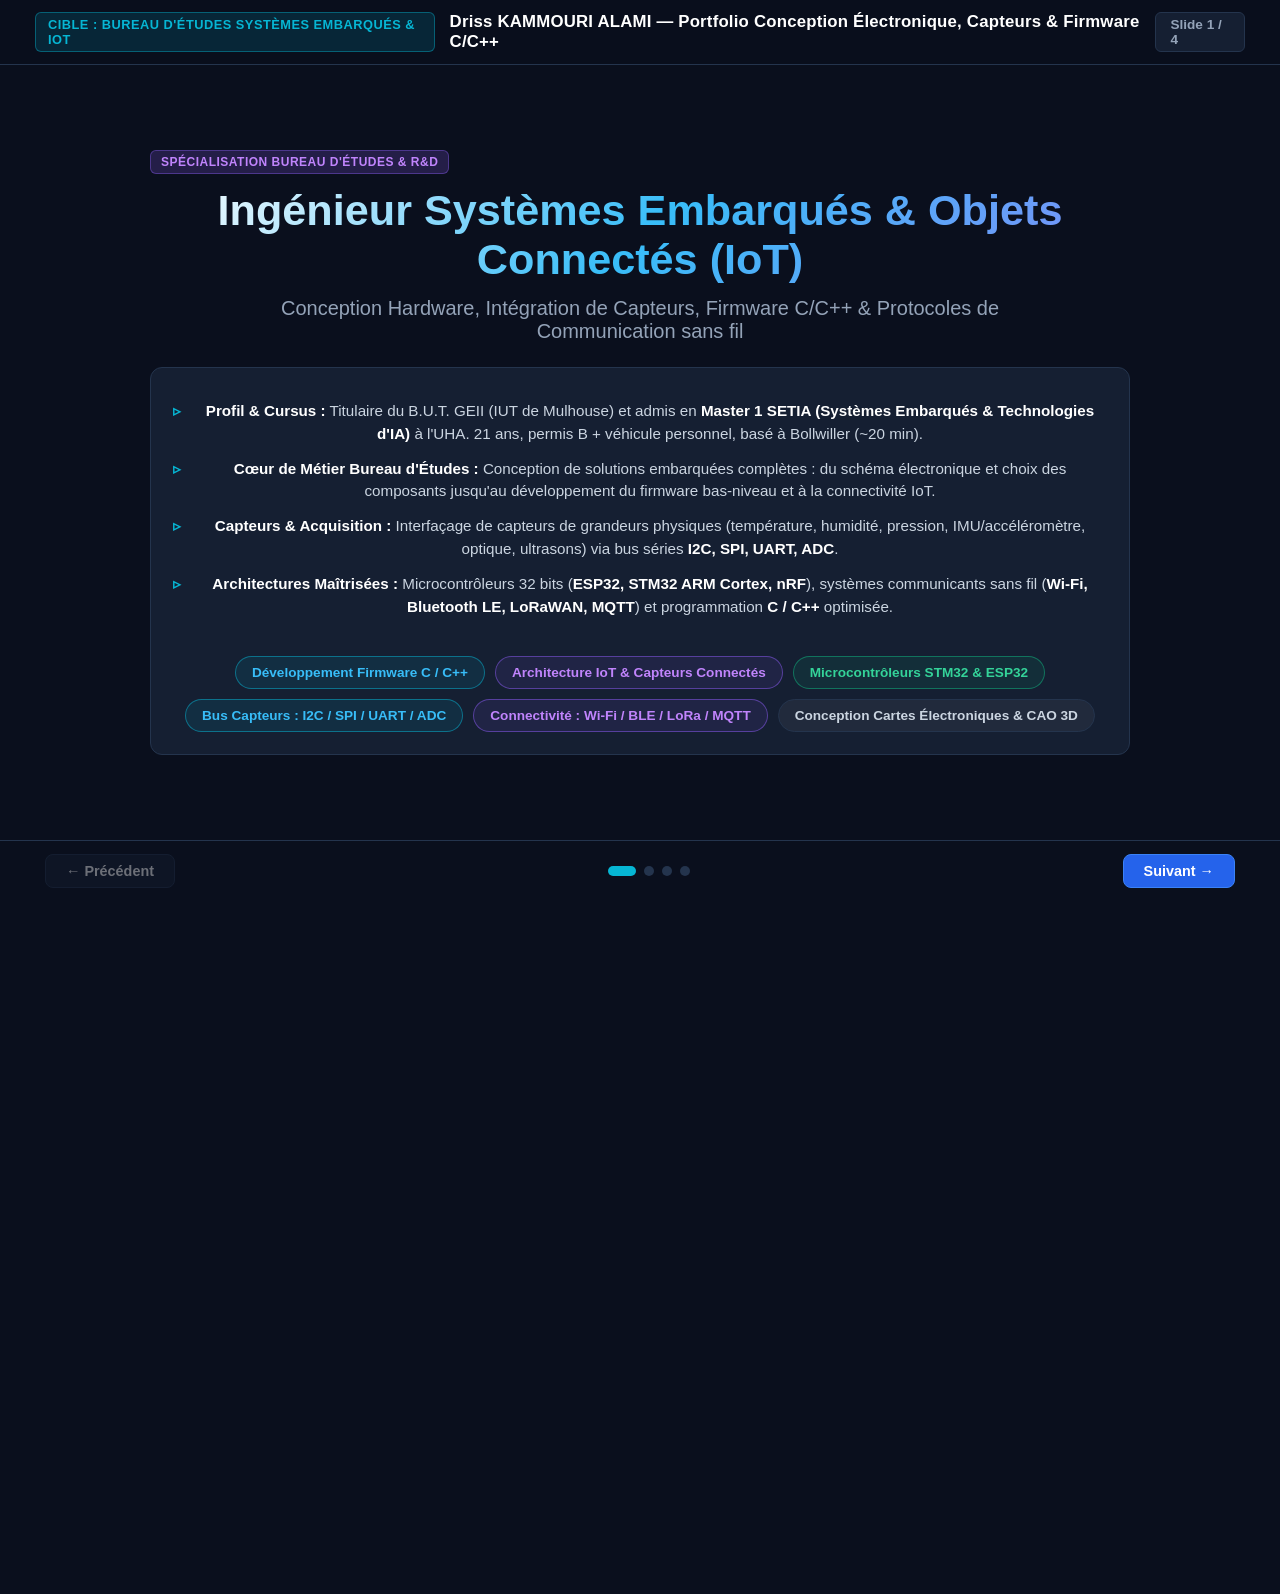
==== commit eaedbe24: "Update portfolio presentation: 100% focus on Embedded Systems, Sensors, IoT & BE R&D" ====
--- a/meng/index.html
+++ b/meng/index.html
@@ -3,7 +3,7 @@
 <head>
     <meta charset="UTF-8">
     <meta name="viewport" content="width=device-width, initial-scale=1.0">
-    <title>Ingénieur Systèmes Embarqués & Firmware — Driss KAMMOURI ALAMI | MENG SAS</title>
+    <title>Ingénieur Systèmes Embarqués & IoT en Bureau d'Études — Driss KAMMOURI ALAMI</title>
     <style>
         :root {
             --bg-primary: #0a0f1d;
@@ -11,7 +11,7 @@
             --bg-card-hover: #1c2b45;
             --accent-blue: #3b82f6;
             --accent-cyan: #06b6d4;
-            --accent-gold: #f59e0b;
+            --accent-purple: #8b5cf6;
             --accent-green: #10b981;
             --border-color: #24344d;
             --text-primary: #f8fafc;
@@ -100,167 +100,217 @@
             display: flex;
             flex-direction: column;
             opacity: 0;
-            visibility: hidden;
-            transition: opacity 0.3s ease-in-out, transform 0.3s ease-in-out;
-            transform: translateY(8px);
+            pointer-events: none;
+            transform: translateX(40px);
+            transition: opacity 0.35s ease, transform 0.35s ease;
+            box-sizing: border-box;
         }
 
         .slide.active {
             opacity: 1;
-            visibility: visible;
-            transform: translateY(0);
-        }
-
+            pointer-events: auto;
+            transform: translateX(0);
+        }
+
+        /* Slide Titles */
         .slide-title-wrap {
-            display: flex;
-            align-items: baseline;
-            gap: 15px;
-            margin-bottom: 18px;
-            border-bottom: 2px solid var(--accent-cyan);
-            padding-bottom: 8px;
-            width: 100%;
+            margin-bottom: 20px;
         }
 
         .slide-title {
-            font-size: 1.65rem;
-            font-weight: 700;
+            font-size: 1.7rem;
+            font-weight: 800;
             color: #ffffff;
+            display: flex;
+            align-items: center;
+            gap: 12px;
         }
 
         .slide-subtitle {
             font-size: 0.95rem;
-            color: var(--accent-cyan);
-            font-weight: 500;
-        }
-
+            color: var(--text-secondary);
+            margin-top: 4px;
+        }
+
+        /* Layouts */
         .content-layout {
             display: grid;
-            grid-template-columns: 0.9fr 1.35fr;
-            gap: 22px;
-            height: calc(100% - 60px);
-            align-items: center;
+            grid-template-columns: 1fr 1.35fr;
+            gap: 25px;
+            height: calc(100% - 75px);
         }
 
         .content-layout-hero {
             display: flex;
             flex-direction: column;
             justify-content: center;
-            height: calc(100% - 50px);
-            max-width: 960px;
+            align-items: center;
+            text-align: center;
+            height: 100%;
+            max-width: 980px;
             margin: 0 auto;
         }
 
-        /* Cards & Styling */
+        /* Cards */
         .card {
-            background: var(--bg-card);
+            background-color: var(--bg-card);
             border: 1px solid var(--border-color);
-            border-radius: 10px;
+            border-radius: 12px;
             padding: 22px;
-            height: 100%;
             display: flex;
             flex-direction: column;
-            justify-content: center;
-            box-shadow: 0 4px 20px rgba(0, 0, 0, 0.25);
+            justify-content: space-between;
+            overflow-y: auto;
         }
 
         .badge {
             display: inline-block;
-            background: rgba(6, 182, 212, 0.15);
-            color: var(--accent-cyan);
-            border: 1px solid rgba(6, 182, 212, 0.4);
+            align-self: flex-start;
+            background: rgba(59, 130, 246, 0.2);
+            color: #60a5fa;
+            border: 1px solid rgba(59, 130, 246, 0.4);
             padding: 4px 10px;
-            border-radius: 4px;
-            font-size: 0.8rem;
+            border-radius: 6px;
+            font-size: 0.75rem;
             font-weight: 700;
+            text-transform: uppercase;
             margin-bottom: 12px;
-            text-transform: uppercase;
-            align-self: flex-start;
+            letter-spacing: 0.5px;
         }
 
         .badge-firmware {
-            background: rgba(16, 185, 129, 0.15);
+            background: rgba(16, 185, 129, 0.2);
             color: #34d399;
             border-color: rgba(16, 185, 129, 0.4);
         }
 
-        ul.tech-list {
+        .badge-iot {
+            background: rgba(139, 92, 246, 0.2);
+            color: #c084fc;
+            border-color: rgba(139, 92, 246, 0.4);
+        }
+
+        .tech-list {
             list-style: none;
-        }
-
-        ul.tech-list li {
-            margin-bottom: 11px;
-            font-size: 0.96rem;
+            margin: 10px 0;
+        }
+
+        .tech-list li {
+            position: relative;
+            padding-left: 20px;
+            margin-bottom: 12px;
+            font-size: 0.95rem;
+            line-height: 1.5;
             color: #cbd5e1;
-            display: flex;
-            align-items: flex-start;
-            gap: 10px;
-            line-height: 1.45;
-        }
-
-        ul.tech-list li strong {
-            color: #ffffff;
-        }
-
-        ul.tech-list li::before {
-            content: "▸";
+        }
+
+        .tech-list li::before {
+            content: "▹";
+            position: absolute;
+            left: 0;
             color: var(--accent-cyan);
             font-weight: bold;
-            font-size: 1.1rem;
-            line-height: 1.2;
+        }
+
+        .tech-list strong {
+            color: #ffffff;
         }
 
         .highlight-box {
             background: rgba(6, 182, 212, 0.08);
             border-left: 3px solid var(--accent-cyan);
-            padding: 10px 14px;
-            margin-top: 14px;
-            border-radius: 0 6px 6px 0;
+            padding: 12px 14px;
+            border-radius: 0 8px 8px 0;
             font-size: 0.88rem;
             color: #e2e8f0;
-            line-height: 1.4;
-        }
-
-        /* Gallery Containers */
+            margin-top: 10px;
+        }
+
+        /* Hero Elements */
+        .hero-title {
+            font-size: 2.7rem;
+            font-weight: 900;
+            background: linear-gradient(135deg, #ffffff 0%, #38bdf8 50%, #818cf8 100%);
+            -webkit-background-clip: text;
+            -webkit-text-fill-color: transparent;
+            margin-bottom: 12px;
+            line-height: 1.15;
+        }
+
+        .hero-subtitle {
+            font-size: 1.25rem;
+            color: #94a3b8;
+            margin-bottom: 24px;
+            max-width: 850px;
+        }
+
+        .pill-group {
+            display: flex;
+            flex-wrap: wrap;
+            gap: 10px;
+            justify-content: center;
+            margin-top: 16px;
+        }
+
+        .pill {
+            background: rgba(255, 255, 255, 0.05);
+            border: 1px solid var(--border-color);
+            padding: 8px 16px;
+            border-radius: 20px;
+            font-size: 0.85rem;
+            color: #cbd5e1;
+            font-weight: 600;
+        }
+
+        .pill-cyan {
+            border-color: rgba(6, 182, 212, 0.5);
+            color: #38bdf8;
+            background: rgba(6, 182, 212, 0.1);
+        }
+
+        .pill-green {
+            border-color: rgba(16, 185, 129, 0.5);
+            color: #34d399;
+            background: rgba(16, 185, 129, 0.1);
+        }
+
+        .pill-purple {
+            border-color: rgba(139, 92, 246, 0.5);
+            color: #c084fc;
+            background: rgba(139, 92, 246, 0.1);
+        }
+
+        /* Gallery Grid */
         .gallery-container {
-            display: flex;
-            gap: 12px;
+            display: grid;
+            grid-template-columns: repeat(2, 1fr);
+            grid-template-rows: repeat(2, 1fr);
+            gap: 14px;
             height: 100%;
-            max-height: 540px;
-            width: 100%;
-        }
-
-        .gallery-grid {
-            display: grid;
-            grid-template-columns: 1fr 1fr;
-            gap: 10px;
-            height: 100%;
-            max-height: 540px;
-            width: 100%;
         }
 
         .img-card {
-            flex: 1;
-            height: 100%;
-            max-height: 540px;
-            border-radius: 8px;
+            background: #0d1527;
+            border: 1px solid var(--border-color);
+            border-radius: 10px;
             overflow: hidden;
-            border: 1px solid var(--border-color);
-            background: #020617;
             position: relative;
             cursor: pointer;
-            transition: border-color 0.2s, transform 0.2s;
+            transition: transform 0.2s, border-color 0.2s;
+            display: flex;
+            flex-direction: column;
         }
 
         .img-card:hover {
+            transform: translateY(-3px);
             border-color: var(--accent-cyan);
-            transform: scale(1.01);
-        }
-
-        .img-card img, .img-card video {
+        }
+
+        .img-card img {
             width: 100%;
             height: 100%;
-            object-fit: contain;
-            background-color: #020617;
+            object-fit: cover;
+            display: block;
         }
 
         .img-caption {
@@ -268,137 +318,130 @@
             bottom: 0;
             left: 0;
             right: 0;
-            background: rgba(10, 15, 29, 0.92);
-            backdrop-filter: blur(4px);
-            padding: 8px 12px;
-            font-size: 0.8rem;
+            background: linear-gradient(to top, rgba(10, 15, 29, 0.95), transparent);
+            padding: 10px 12px;
+            font-size: 0.78rem;
+            color: #f1f5f9;
+            display: flex;
+            justify-content: space-between;
+            align-items: center;
+        }
+
+        .zoom-hint {
+            color: var(--accent-cyan);
+            font-size: 0.75rem;
             font-weight: 600;
-            color: #e2e8f0;
+        }
+
+        /* Navigation Bar */
+        .nav-bar {
+            height: 60px;
+            background: var(--bg-primary);
             border-top: 1px solid var(--border-color);
             display: flex;
             justify-content: space-between;
             align-items: center;
-        }
-
-        .zoom-hint {
-            font-size: 0.7rem;
-            color: var(--text-secondary);
-            text-transform: uppercase;
-        }
-
-        /* Navigation Controls */
-        .nav-controls {
-            position: absolute;
-            bottom: 18px;
-            right: 35px;
-            display: flex;
-            gap: 10px;
+            padding: 0 45px;
             z-index: 100;
         }
 
-        .nav-btn {
+        .btn {
             background: var(--bg-card);
+            color: #fff;
             border: 1px solid var(--border-color);
-            color: #fff;
-            padding: 8px 18px;
-            border-radius: 6px;
+            padding: 8px 20px;
+            border-radius: 8px;
+            font-size: 0.9rem;
+            font-weight: 600;
             cursor: pointer;
-            font-size: 0.85rem;
-            font-weight: 600;
-            transition: all 0.2s ease;
-        }
-
-        .nav-btn:hover {
+            display: flex;
+            align-items: center;
+            gap: 8px;
+            transition: all 0.2s;
+        }
+
+        .btn:hover {
+            background: var(--bg-card-hover);
+            border-color: var(--accent-blue);
+        }
+
+        .btn-primary {
+            background: #2563eb;
+            border-color: #3b82f6;
+        }
+
+        .btn-primary:hover {
+            background: #1d4ed8;
+        }
+
+        .dots-container {
+            display: flex;
+            gap: 8px;
+        }
+
+        .dot {
+            width: 10px;
+            height: 10px;
+            border-radius: 50%;
+            background: var(--border-color);
+            cursor: pointer;
+            transition: all 0.3s;
+        }
+
+        .dot.active {
+            width: 28px;
+            border-radius: 5px;
             background: var(--accent-cyan);
-            border-color: var(--accent-cyan);
-            color: #0a0f1d;
-            box-shadow: 0 0 10px rgba(6, 182, 212, 0.4);
-        }
-
-        /* Hero Typography */
-        .hero-title {
-            font-size: 2.5rem;
-            font-weight: 800;
-            color: #ffffff;
-            margin-bottom: 10px;
-            line-height: 1.2;
-        }
-
-        .hero-subtitle {
-            font-size: 1.2rem;
-            color: var(--accent-cyan);
-            margin-bottom: 20px;
-            font-weight: 500;
-        }
-
-        .pill-group {
-            display: flex;
-            gap: 8px;
-            flex-wrap: wrap;
-            margin-top: 14px;
-        }
-
-        .pill {
-            background: var(--bg-card);
-            border: 1px solid var(--border-color);
-            padding: 6px 12px;
-            border-radius: 6px;
-            font-size: 0.82rem;
-            color: #cbd5e1;
-            font-weight: 600;
-        }
-
-        .pill-cyan {
-            border-color: rgba(6, 182, 212, 0.4);
-            color: #a5f3fc;
-        }
-
-        .pill-green {
-            border-color: rgba(16, 185, 129, 0.4);
-            color: #6ee7b7;
-        }
-
-        /* Modal Lightbox */
+        }
+
+        /* Modal Preview */
         .modal {
             display: none;
             position: fixed;
             top: 0;
             left: 0;
-            width: 100vw;
-            height: 100vh;
-            background: rgba(0, 0, 0, 0.95);
+            width: 100%;
+            height: 100%;
+            background: rgba(0, 0, 0, 0.88);
             backdrop-filter: blur(8px);
             z-index: 1000;
-            align-items: center;
             justify-content: center;
-        }
-
-        .modal img, .modal video {
-            max-width: 92vw;
-            max-height: 90vh;
-            border-radius: 8px;
+            align-items: center;
+            padding: 30px;
+        }
+
+        .modal.active {
+            display: flex;
+        }
+
+        .modal-content {
+            max-width: 90vw;
+            max-height: 88vh;
+            border-radius: 12px;
             border: 1px solid var(--border-color);
-            box-shadow: 0 0 30px rgba(0,0,0,0.8);
-        }
-
-        .close-modal-btn {
+            box-shadow: 0 20px 50px rgba(0,0,0,0.8);
+            object-fit: contain;
+        }
+
+        .modal-close {
             position: absolute;
-            top: 20px;
-            right: 30px;
-            background: var(--bg-card);
+            top: 25px;
+            right: 35px;
             color: #fff;
-            border: 1px solid var(--border-color);
-            padding: 8px 16px;
-            border-radius: 6px;
+            font-size: 2rem;
             cursor: pointer;
-            font-size: 0.85rem;
-            font-weight: 600;
-            z-index: 1001;
-        }
-
-        .close-modal-btn:hover {
-            background: var(--accent-cyan);
-            color: #0a0f1d;
+            width: 44px;
+            height: 44px;
+            display: flex;
+            align-items: center;
+            justify-content: center;
+            background: rgba(255, 255, 255, 0.1);
+            border-radius: 50%;
+            transition: 0.2s;
+        }
+
+        .modal-close:hover {
+            background: rgba(239, 68, 68, 0.6);
         }
     </style>
 </head>
@@ -406,117 +449,134 @@
 
     <div class="header-bar">
         <div class="header-left">
-            <div class="target-pill">Cible : Systèmes Embarqués</div>
-            <div class="header-title">Driss KAMMOURI ALAMI — Portfolio Firmware C/C++, Microcontrôleurs & IoT</div>
+            <div class="target-pill">Cible : Bureau d'Études Systèmes Embarqués & IoT</div>
+            <div class="header-title">Driss KAMMOURI ALAMI — Portfolio Conception Électronique, Capteurs & Firmware C/C++</div>
         </div>
         <div class="slide-counter" id="slideNum">Slide 1 / 4</div>
     </div>
 
     <div class="slide-container">
 
-        <!-- SLIDE 1: HERO TITLE / SYSTÈMES EMBARQUÉS PRIORITÉ ABSOLUE -->
+        <!-- SLIDE 1: HERO TITLE / PROFIL BUREAU D'ÉTUDES SYSTÈMES EMBARQUÉS & IOT -->
         <div class="slide active" id="slide-1">
             <div class="content-layout-hero">
-                <div class="badge badge-firmware">Spécialisation Ingénierie Embarquée</div>
-                <h1 class="hero-title">Ingénieur Systèmes Embarqués & Firmware C/C++</h1>
-                <p class="hero-subtitle">Microcontrôleurs (STM32, ESP32, ARM Cortex), Bus Industriels (CAN, UART, SPI, I2C) & Contrôle Temps Réel</p>
+                <div class="badge badge-iot">Spécialisation Bureau d'Études & R&D</div>
+                <h1 class="hero-title">Ingénieur Systèmes Embarqués & Objets Connectés (IoT)</h1>
+                <p class="hero-subtitle">Conception Hardware, Intégration de Capteurs, Firmware C/C++ & Protocoles de Communication sans fil</p>
                 
                 <div class="card" style="height: auto;">
                     <ul class="tech-list">
-                        <li><strong>Profil & Ambition :</strong> Titulaire du B.U.T. GEII (IUT de Mulhouse) et admis en <strong>Master 1 SETIA (Systèmes Embarqués & Technologies d'IA)</strong> à l'UHA. 21 ans, véhiculé, basé à Bollwiller (~20 min de Rixheim).</li>
-                        <li><strong>Cœur de Compétences Embarqué :</strong> Développement bas-niveau en <strong>C/C++</strong>, gestion des interruptions, FreeRTOS, registres matériels, protocoles de communication série et bus de terrain.</li>
-                        <li><strong>Projet d'Alternance (12 à 24 mois) :</strong> Mettre mes compétences logicielles et matérielles au service de l'ingénierie embarquée : conception de cartes électroniques intelligentes, automatisation de bancs d'essai instrumentés, télémesure et diagnostic connecté d'équipements industriels.</li>
+                        <li><strong>Profil & Cursus :</strong> Titulaire du B.U.T. GEII (IUT de Mulhouse) et admis en <strong>Master 1 SETIA (Systèmes Embarqués & Technologies d'IA)</strong> à l'UHA. 21 ans, permis B + véhicule personnel, basé à Bollwiller (~20 min).</li>
+                        <li><strong>Cœur de Métier Bureau d'Études :</strong> Conception de solutions embarquées complètes : du schéma électronique et choix des composants jusqu'au développement du firmware bas-niveau et à la connectivité IoT.</li>
+                        <li><strong>Capteurs & Acquisition :</strong> Interfaçage de capteurs de grandeurs physiques (température, humidité, pression, IMU/accéléromètre, optique, ultrasons) via bus séries <strong>I2C, SPI, UART, ADC</strong>.</li>
+                        <li><strong>Architectures Maîtrisées :</strong> Microcontrôleurs 32 bits (<strong>ESP32, STM32 ARM Cortex, nRF</strong>), systèmes communicants sans fil (<strong>Wi-Fi, Bluetooth LE, LoRaWAN, MQTT</strong>) et programmation <strong>C / C++</strong> optimisée.</li>
                     </ul>
                     <div class="pill-group">
-                        <div class="pill pill-cyan">Développement C / C++ Temps Réel</div>
-                        <div class="pill pill-cyan">Architecture STM32 / ESP32 / ARM</div>
-                        <div class="pill pill-green">Bus CAN (J1939) / UART / SPI / I2C</div>
-                        <div class="pill pill-green">FreeRTOS & OS Embarqués</div>
-                        <div class="pill">IoT Industriel & Télémétrie</div>
-                        <div class="pill">Conception Hardware & Cartes Électroniques</div>
+                        <div class="pill pill-cyan">Développement Firmware C / C++</div>
+                        <div class="pill pill-purple">Architecture IoT & Capteurs Connectés</div>
+                        <div class="pill pill-green">Microcontrôleurs STM32 & ESP32</div>
+                        <div class="pill pill-cyan">Bus Capteurs : I2C / SPI / UART / ADC</div>
+                        <div class="pill pill-purple">Connectivité : Wi-Fi / BLE / LoRa / MQTT</div>
+                        <div class="pill">Conception Cartes Électroniques & CAO 3D</div>
                     </div>
                 </div>
             </div>
         </div>
 
-        <!-- SLIDE 2: ENVIRONNEMENT D'EXPÉRIMENTATION EMBARQUÉ & LABO -->
+        <!-- SLIDE 2: LABORATOIRE DE CONCEPTION ÉLECTRONIQUE & PROTOTYPAGE IOT -->
         <div class="slide" id="slide-2">
             <div class="slide-title-wrap">
-                <div class="slide-title">01. Banc de Test & Développement Électronique Embarqué</div>
-                <div class="slide-subtitle">Laboratoire personnel : programmation microcontrôleurs, sondes logiques & mesure de signaux</div>
+                <div class="slide-title">01. Laboratoire de Conception Électronique & Prototypage IoT</div>
+                <div class="slide-subtitle">Poste de conception Bureau d'Études : intégration de capteurs, routage, instrumentation et flashage microcontrôleurs</div>
             </div>
             <div class="content-layout">
                 <div class="card">
-                    <div class="badge">Laboratoire de Conception Hardware/Firmware</div>
-                    <h2 style="font-size: 1.2rem; margin-bottom: 14px; color: #fff;">Poste de Prototypage & Debug Embarqué</h2>
+                    <div class="badge badge-firmware">Poste de Conception Hardware & Firmware</div>
+                    <h2 style="font-size: 1.2rem; margin-bottom: 14px; color: #fff;">Environnement de Développement BE</h2>
                     <ul class="tech-list">
-                        <li><strong>Développement Firmware C/C++ :</strong> Programmation sous VS Code / PlatformIO / STM32CubeIDE, flashage et débogage JTAG/SWD sur microcontrôleurs cibles.</li>
-                        <li><strong>Analyse de Signaux & Bus :</strong> Qualification des trames de communication (oscilloscope, analyseur logique sur signaux SPI/I2C/UART/CAN) et décodage de protocoles.</li>
-                        <li><strong>Intégration Hardware & Cartes de Commande :</strong> Câblage de circuits imprimés, adaptation de niveaux logiques (3.3V ↔ 5V), filtrage CEM et régulation d'alimentation DC.</li>
-                        <li><strong>Modélisation 3D pour Boîtiers & Intégration :</strong> Conception SolidWorks et impression 3D de supports et boîtiers pour cartes électroniques embarquées.</li>
+                        <li><strong>Intégration Hardware & Cartes de Commande :</strong> Câblage de circuits imprimés, adaptation des niveaux logiques (3.3V ↔ 5V), régulation de tension et filtrage d'alimentation.</li>
+                        <li><strong>Interfaçage Multi-Capteurs :</strong> Raccordement et calibration de capteurs de grandeurs physiques (environnementales, inertielles, optiques) sur microcontrôleurs cibles.</li>
+                        <li><strong>Développement Firmware Bas-Niveau en C/C++ :</strong> Programmation sous VS Code / PlatformIO / STM32CubeIDE, gestion des registres, interruptions et timers matériels.</li>
+                        <li><strong>Instrumentation & Validation des Signaux :</strong> Contrôle des signaux d'horloge et décodage de trames de données à l'oscilloscope numérique (bus I2C, SPI, UART).</li>
+                        <li><strong>Modélisation 3D pour Boîtiers & Intégration :</strong> Conception SolidWorks et impression 3D de supports et boîtiers protecteurs pour cartes électroniques et capteurs.</li>
                     </ul>
                     <div class="highlight-box">
-                        <strong>Atout Concret :</strong> Capacité à concevoir la carte physique, développer le firmware bas-niveau et valider le fonctionnement sur banc de mesure avec oscilloscope.
+                        <strong>Compétence BE Clé :</strong> Capacité à partir d'un besoin capteur, concevoir la carte électronique d'interface, programmer le microcontrôleur en C/C++ et valider les signaux.
                     </div>
                 </div>
                 <div class="gallery-container">
                     <div class="img-card" onclick="openModal(this)">
                         <img src="img_meng/30839e95-cbe1-4d7f-a7e7-8b0f5287fe83.jfif" alt="Poste de Développement Électronique & Firmware">
                         <div class="img-caption">
-                            <span>Poste de Câblage & Debug Firmware</span>
-                            <span class="zoom-hint">Cliquer pour zoomer</span>
-                        </div>
-                    </div>
-                    <div class="img-card" onclick="openModal(this)">
-                        <img src="img_meng/3513afae-4af7-4faf-9273-4e5af62689bf.jfif" alt="Banc d'Essai & Mesures">
-                        <div class="img-caption">
-                            <span>Banc de Tests & Validation Signaux</span>
-                            <span class="zoom-hint">Cliquer pour zoomer</span>
+                            <span>Poste de Conception Électronique & Firmware</span>
+                            <span class="zoom-hint">Zoom</span>
+                        </div>
+                    </div>
+                    <div class="img-card" onclick="openModal(this)">
+                        <img src="img_meng/3513afae-4af7-4faf-9273-4e5af62689bf.jfif" alt="Instrumentation & Mesure de Signaux">
+                        <div class="img-caption">
+                            <span>Instrumentation & Analyse de Signaux</span>
+                            <span class="zoom-hint">Zoom</span>
+                        </div>
+                    </div>
+                    <div class="img-card" onclick="openModal(this)">
+                        <img src="img_meng/f9e80208-9df8-47bc-ad7e-3fa1239c4aa0.jfif" alt="Cartes Électroniques & Câblage">
+                        <div class="img-caption">
+                            <span>Cartes Électroniques & Interfaçage</span>
+                            <span class="zoom-hint">Zoom</span>
+                        </div>
+                    </div>
+                    <div class="img-card" onclick="openModal(this)">
+                        <img src="img_meng/3d_cad_solidworks_chassis.png" alt="Conception CAO 3D Boîtiers & Châssis">
+                        <div class="img-caption">
+                            <span>Modélisation CAO 3D de Boîtiers (SolidWorks)</span>
+                            <span class="zoom-hint">Zoom</span>
                         </div>
                     </div>
                 </div>
             </div>
         </div>
 
-        <!-- SLIDE 3: SYSTÈME EMBARQUÉ TEMPS RÉEL ACELAUNCH -->
+        <!-- SLIDE 3: SYSTÈME EMBARQUÉ CONNECTÉ & ACQUISITION MULTI-CAPTEURS -->
         <div class="slide" id="slide-3">
             <div class="slide-title-wrap">
-                <div class="slide-title">02. Architecture Embarquée Temps Réel & Puissance « AceLaunch »</div>
-                <div class="slide-subtitle">Contrôle-commande multi-actionneurs, timers matériels et liaison série bidirectionnelle</div>
+                <div class="slide-title">02. Système Électronique Connecté & Acquisition Multi-Capteurs</div>
+                <div class="slide-subtitle">Architecture matérielle autonome, fusion de données capteurs et transmission télémétrique sans fil (IoT)</div>
             </div>
             <div class="content-layout">
                 <div class="card">
-                    <div class="badge badge-firmware">Firmware & Contrôle Temps Réel</div>
-                    <h2 style="font-size: 1.15rem; margin-bottom: 12px; color: #fff;">Architecture Embarquée Complète :</h2>
+                    <div class="badge badge-iot">Projet Système Connecté (IoT)</div>
+                    <h2 style="font-size: 1.2rem; margin-bottom: 14px; color: #fff;">Acquisition & Télémétrie sans fil</h2>
                     <ul class="tech-list">
-                        <li><strong>Calculateur & Firmware C/C++ :</strong> Cœur de contrôle temps réel (Arduino Mega / ATmega2560) cadencé avec gestion précise des interruptions de timers pour la génération de PWM haute fréquence.</li>
-                        <li><strong>Interface avec l'Étage de Puissance :</strong> Commande isolée de ponts en H (IBT-2) pour moteurs continus fort courant et génération d'impulsions de pas (Step/Dir) pour variateur TB6600.</li>
-                        <li><strong>Protocole de Communication Série :</strong> Trame UART structurée bidirectionnelle entre le contrôleur temps réel et un module réseau ESP32 (Wi-Fi / WebSockets).</li>
-                        <li><strong>Serveur Web Embarqué & Télémétrie :</strong> Interface de commande responsive hébergée directement sur le microcontrôleur pour contrôle à distance sans latence.</li>
+                        <li><strong>Architecture Électronique Complète :</strong> Conception modulaire articulée autour d'un microcontrôleur principal 32 bits assurant l'orchestration matérielle.</li>
+                        <li><strong>Acquisition Temps Réel & Capteurs :</strong> Lecture continue des flux de capteurs, échantillonnage rapide via convertisseurs ADC et bus numériques (I2C/SPI).</li>
+                        <li><strong>Filtrage & Algorithmes Embarqués :</strong> Traitement numérique bas-niveau des grandeurs physiques mesurées pour éliminer le bruit et fiabiliser la détection d'états.</li>
+                        <li><strong>Transmission Sans Fil & Télémétrie :</strong> Émission des mesures capteurs vers un serveur distant via liaisons Wi-Fi / WebSockets / requêtes réseau optimisées.</li>
+                        <li><strong>Interface Web & Supervision Embarquée :</strong> Développement d'un tableau de bord responsive pour visualiser en direct l'état des capteurs et paramétrer les seuils.</li>
                     </ul>
                     <div class="highlight-box">
-                        <strong>Démonstration :</strong> Intégration hardware complète, pilotage multi-moteurs et communication sans fil fiable.
+                        <strong>Démonstration :</strong> Intégration hardware complète, pilotage d'actionneurs, acquisition multi-capteurs et communication sans fil opérationnelle.
                     </div>
                 </div>
-                <div class="gallery-grid">
-                    <div class="img-card" onclick="openModal(this)">
-                        <img src="img_meng/media_1788483466689.png" alt="Modélisation 3D CAO du Système">
-                        <div class="img-caption">
-                            <span>Modélisation 3D CAO</span>
-                            <span class="zoom-hint">Zoom</span>
-                        </div>
-                    </div>
-                    <div class="img-card" onclick="openModal(this)">
-                        <img src="img_meng/architecture_electronique_complete.png" alt="Schéma d'Architecture Embarquée Puissance & Commande">
-                        <div class="img-caption">
-                            <span>Architecture Matérielle & Bus</span>
+                <div class="gallery-container">
+                    <div class="img-card" onclick="openModal(this)">
+                        <img src="img_meng/circuit_electronique_reel.png" alt="Carte Électronique et Microcontrôleur">
+                        <div class="img-caption">
+                            <span>Carte Électronique & Microcontrôleur</span>
+                            <span class="zoom-hint">Zoom</span>
+                        </div>
+                    </div>
+                    <div class="img-card" onclick="openModal(this)">
+                        <img src="img_meng/architecture_electronique_complete.png" alt="Schéma d'Architecture Embarquée et Bus">
+                        <div class="img-caption">
+                            <span>Architecture Matérielle & Bus Capteurs</span>
                             <span class="zoom-hint">Zoom</span>
                         </div>
                     </div>
                     <div class="img-card" onclick="openModal(this)">
                         <img src="img_meng/interface_web.png" alt="Dashboard Web Embarqué">
                         <div class="img-caption">
-                            <span>Supervision Web Embarquée</span>
+                            <span>Dashboard Web de Télémétrie IoT</span>
                             <span class="zoom-hint">Zoom</span>
                         </div>
                     </div>
@@ -534,39 +594,53 @@
             </div>
         </div>
 
-        <!-- SLIDE 4: ROVER AUTONOME, TRAITEMENT D'IMAGE EMBARQUÉ & PID -->
+        <!-- SLIDE 4: ROVER AUTONOME, TRAITEMENT D'IMAGE EMBARQUÉ & FUSION DE CAPTEURS -->
         <div class="slide" id="slide-4">
             <div class="slide-title-wrap">
-                <div class="slide-title">03. Traitement de Données Embarqué & Asservissement PID</div>
-                <div class="slide-subtitle">Vision temps réel sur ESP32-CAM (ROI), boucle fermée et banc de télémétrie</div>
+                <div class="slide-title">03. Système Intelligent Embarqué & Fusion de Capteurs</div>
+                <div class="slide-subtitle">Vision temps réel sur ESP32-CAM (ROI), fusion capteurs ultrasons et asservissement PID en C++</div>
             </div>
             <div class="content-layout">
                 <div class="card">
-                    <div class="badge badge-firmware">Edge Computing & Asservissement</div>
-                    <h2 style="font-size: 1.2rem; margin-bottom: 14px; color: #fff;">Traitement d'Image & Régulation sur Cible</h2>
+                    <div class="badge badge-firmware">Edge Computing & Intelligence Embarquée</div>
+                    <h2 style="font-size: 1.2rem; margin-bottom: 14px; color: #fff;">Vision & Traitement Capteurs en Temps Réel</h2>
                     <ul class="tech-list">
-                        <li><strong>Edge Vision & ROI (Region of Interest) :</strong> Acquisition d'un flux caméra sur ESP32-CAM, seuillage binarisé et calcul du barycentre optique en direct avec fenêtrage ROI pour minimiser la consommation CPU et la latence.</li>
-                        <li><strong>Correcteur PID Développé en C++ :</strong> Calcul d'erreur d'asservissement en temps réel, réglage dynamique des coefficients (Kp, Ki, Kd) pour correction instantanée de trajectoire.</li>
-                        <li><strong>Fusion de Capteurs :</strong> Intégration de capteurs de distance ultrasons avec logique d'évitement prioritaire et réalignement visuel autonome.</li>
-                        <li><strong>Banc de Télémétrie & Monitoring :</strong> Remontée graphique des données de vol (écarts de consigne, vitesse, état batterie) sur tableau de bord communicant.</li>
+                        <li><strong>Edge Vision & ROI (Region of Interest) :</strong> Acquisition d'un flux caméra directement sur ESP32-CAM, seuillage binarisé et calcul du barycentre optique en direct avec fenêtrage ROI pour minimiser la consommation CPU et la latence.</li>
+                        <li><strong>Fusion de Capteurs Hétérogènes :</strong> Combinaison des données de détection optique avec des capteurs de distance ultrasons pour une perception fiable de l'environnement.</li>
+                        <li><strong>Régulation & Asservissement en C++ :</strong> Algorithme en boucle fermée développé en C++ pour une correction instantanée et proportionnelle de trajectoire.</li>
+                        <li><strong>Remontée de Métriques & Télémétrie :</strong> Transmission en temps réel des indicateurs capteurs (temps de cycle, seuils de détection, niveaux de batterie).</li>
                     </ul>
                     <div class="highlight-box">
-                        <strong>Transposition Industrielle :</strong> Instrumentation intelligente, bancs de test automatisés pour mesure de grandeurs physiques (vibrations, température, courant) et maintenance prédictive.
+                        <strong>Valeur Ajoutée BE :</strong> Conception de systèmes électroniques intelligents autonomes : sélection capteurs, traitement du signal embarqué et développement d'algorithmes temps réel.
                     </div>
                 </div>
                 <div class="gallery-container">
                     <div class="img-card" onclick="openModal(this)">
-                        <img src="img_meng/97b7dd19-25eb-4fa2-a109-078019bc1228.jfif" alt="Plateforme Embarquée Autonome 3ème Année B.U.T.">
-                        <div class="img-caption">
-                            <span>Calculateur Embarqué & Châssis Robotique</span>
-                            <span class="zoom-hint">Cliquer pour zoomer</span>
+                        <img src="img_meng/97b7dd19-25eb-4fa2-a109-078019bc1228.jfif" alt="Plateforme Embarquée Autonome">
+                        <div class="img-caption">
+                            <span>Plateforme Embarquée Autonome</span>
+                            <span class="zoom-hint">Zoom</span>
                         </div>
                     </div>
                     <div class="img-card" style="flex: 1.2;" onclick="openModal(this)">
-                        <img src="img_meng/media_1788483424173.png" alt="Dashboard ESP32-CAM Vision ROI & Régulation PID">
-                        <div class="img-caption">
-                            <span>Dashboard Vision ROI & Paramétrage PID</span>
-                            <span class="zoom-hint">Cliquer pour zoomer</span>
+                        <img src="img_meng/media_1788483424173.png" alt="Dashboard ESP32-CAM Vision ROI & Capteurs">
+                        <div class="img-caption">
+                            <span>Traitement Vision ROI & Métriques Capteurs</span>
+                            <span class="zoom-hint">Zoom</span>
+                        </div>
+                    </div>
+                    <div class="img-card" onclick="openModal(this)">
+                        <img src="img_meng/a8740c02-79c0-4355-89f5-177ebc6f376f.jfif" alt="Châssis et Capteurs Intégrés">
+                        <div class="img-caption">
+                            <span>Intégration Hardware & Capteurs</span>
+                            <span class="zoom-hint">Zoom</span>
+                        </div>
+                    </div>
+                    <div class="img-card" onclick="openModal(this)">
+                        <img src="img_meng/444208a5-d8aa-4e94-9b88-1bf91ecf9ea6.jfif" alt="Tests et Validation Capteurs">
+                        <div class="img-caption">
+                            <span>Validation Fonctionnelle Capteurs</span>
+                            <span class="zoom-hint">Zoom</span>
                         </div>
                     </div>
                 </div>
@@ -576,45 +650,56 @@
     </div>
 
     <!-- Navigation Footer -->
-    <div class="nav-controls">
-        <button class="nav-btn" id="prevBtn" onclick="changeSlide(-1)">❮ Précédent</button>
-        <button class="nav-btn" id="nextBtn" onclick="changeSlide(1)">Suivant ❯</button>
+    <div class="nav-bar">
+        <button class="btn" id="prevBtn" onclick="changeSlide(-1)">← Précédent</button>
+        <div class="dots-container" id="dotsContainer">
+            <div class="dot active" onclick="goToSlide(0)"></div>
+            <div class="dot" onclick="goToSlide(1)"></div>
+            <div class="dot" onclick="goToSlide(2)"></div>
+            <div class="dot" onclick="goToSlide(3)"></div>
+        </div>
+        <button class="btn btn-primary" id="nextBtn" onclick="changeSlide(1)">Suivant →</button>
     </div>
 
-    <!-- Modal Zoom / Lightbox -->
-    <div class="modal" id="imgModal" onclick="closeModalOnBg(event)">
-        <button class="close-modal-btn" onclick="closeModal()">✕ Fermer (Échap)</button>
-        <img id="modalImg" src="" alt="Image Agrandie" style="display: none;">
-        <video id="modalVideo" controls style="display: none; width: 90vw; height: 85vh; object-fit: contain;">
-            <source src="img_meng/Démonstration_Prototype2_Final.mov" type="video/mp4">
-        </video>
+    <!-- Lightbox Modal -->
+    <div class="modal" id="modal" onclick="closeModal()">
+        <span class="modal-close" onclick="closeModal()">&times;</span>
+        <img class="modal-content" id="modalImg" src="" alt="Agrandissement">
     </div>
 
     <script>
-        let currentSlide = 1;
-        const totalSlides = 4;
-
-        function updateSlide() {
-            document.querySelectorAll('.slide').forEach((slide, idx) => {
-                if (idx + 1 === currentSlide) {
-                    slide.classList.add('active');
-                } else {
-                    slide.classList.remove('active');
-                }
+        let currentSlide = 0;
+        const slides = document.querySelectorAll('.slide');
+        const dots = document.querySelectorAll('.dot');
+        const slideNum = document.getElementById('slideNum');
+        const prevBtn = document.getElementById('prevBtn');
+        const nextBtn = document.getElementById('nextBtn');
+
+        function updateSlideUI() {
+            slides.forEach((slide, idx) => {
+                slide.classList.toggle('active', idx === currentSlide);
             });
-            document.getElementById('slideNum').innerText = `Slide ${currentSlide} / ${totalSlides}`;
+            dots.forEach((dot, idx) => {
+                dot.classList.toggle('active', idx === currentSlide);
+            });
+            slideNum.textContent = `Slide ${currentSlide + 1} / ${slides.length}`;
+            prevBtn.disabled = (currentSlide === 0);
+            prevBtn.style.opacity = currentSlide === 0 ? "0.4" : "1";
+            prevBtn.style.cursor = currentSlide === 0 ? "not-allowed" : "pointer";
             
-            const inlineVideo = document.getElementById('inlineVideo');
-            if (inlineVideo && currentSlide !== 3) {
-                inlineVideo.pause();
-            }
+            nextBtn.textContent = (currentSlide === slides.length - 1) ? "Recommencer ↺" : "Suivant →";
         }
 
         function changeSlide(direction) {
             currentSlide += direction;
-            if (currentSlide < 1) currentSlide = totalSlides;
-            if (currentSlide > totalSlides) currentSlide = 1;
-            updateSlide();
+            if (currentSlide < 0) currentSlide = 0;
+            if (currentSlide >= slides.length) currentSlide = 0;
+            updateSlideUI();
+        }
+
+        function goToSlide(index) {
+            currentSlide = index;
+            updateSlideUI();
         }
 
         document.addEventListener('keydown', (e) => {
@@ -627,40 +712,20 @@
             }
         });
 
-        function openModal(card) {
-            const modal = document.getElementById('imgModal');
+        function openModal(el) {
+            const img = el.querySelector('img');
+            if (!img) return;
+            const modal = document.getElementById('modal');
             const modalImg = document.getElementById('modalImg');
-            const modalVideo = document.getElementById('modalVideo');
-            
-            const img = card.querySelector('img');
-            const video = card.querySelector('video');
-
-            if (img) {
-                modalImg.src = img.src;
-                modalImg.style.display = 'block';
-                modalVideo.style.display = 'none';
-                modalVideo.pause();
-            } else if (video) {
-                modalImg.style.display = 'none';
-                modalVideo.style.display = 'block';
-                modalVideo.play();
-            }
-
-            modal.style.display = 'flex';
+            modalImg.src = img.src;
+            modal.classList.add('active');
         }
 
         function closeModal() {
-            const modal = document.getElementById('imgModal');
-            const modalVideo = document.getElementById('modalVideo');
-            modal.style.display = 'none';
-            if (modalVideo) modalVideo.pause();
-        }
-
-        function closeModalOnBg(e) {
-            if (e.target.id === 'imgModal') {
-                closeModal();
-            }
-        }
+            document.getElementById('modal').classList.remove('active');
+        }
+
+        updateSlideUI();
     </script>
 </body>
 </html>
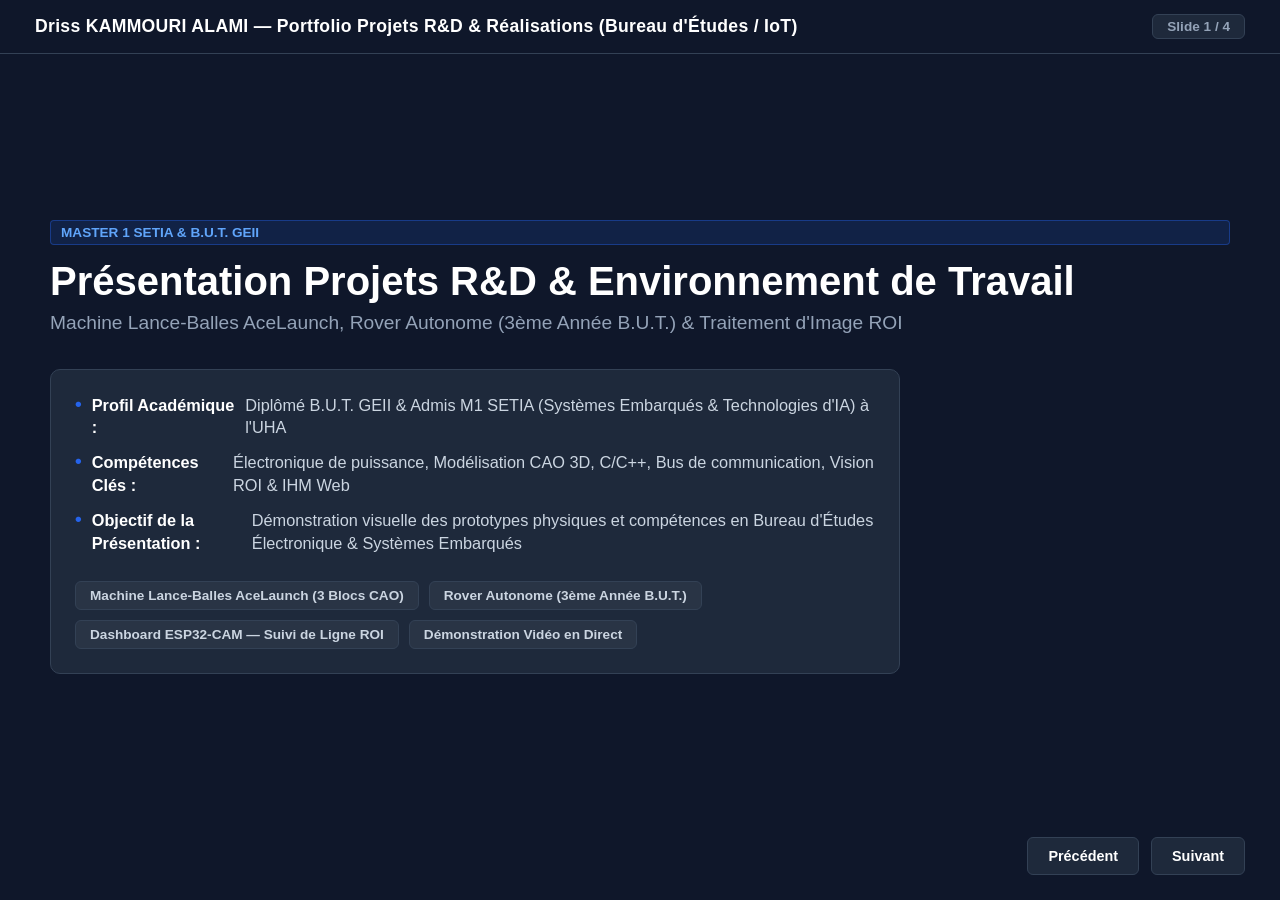
==== commit ec7e1ed8: "Restore original Liebherr-style photo captions, detailed bullet points, and gallery layout" ====
--- a/meng/index.html
+++ b/meng/index.html
@@ -3,17 +3,13 @@
 <head>
     <meta charset="UTF-8">
     <meta name="viewport" content="width=device-width, initial-scale=1.0">
-    <title>Ingénieur Systèmes Embarqués & IoT en Bureau d'Études — Driss KAMMOURI ALAMI</title>
+    <title>Présentation Projets R&D & Réalisations - Driss KAMMOURI ALAMI</title>
     <style>
         :root {
-            --bg-primary: #0a0f1d;
-            --bg-card: #151f32;
-            --bg-card-hover: #1c2b45;
-            --accent-blue: #3b82f6;
-            --accent-cyan: #06b6d4;
-            --accent-purple: #8b5cf6;
-            --accent-green: #10b981;
-            --border-color: #24344d;
+            --bg-primary: #0f172a;
+            --bg-card: #1e293b;
+            --accent-blue: #2563eb;
+            --border-color: #334155;
             --text-primary: #f8fafc;
             --text-secondary: #94a3b8;
         }
@@ -22,7 +18,7 @@
             box-sizing: border-box;
             margin: 0;
             padding: 0;
-            font-family: -apple-system, BlinkMacSystemFont, "Segoe UI", Roboto, "Helvetica Neue", Arial, sans-serif;
+            font-family: -apple-system, BlinkMacSystemFont, "Segoe UI", Roboto, Helvetica, Arial, sans-serif;
         }
 
         body {
@@ -34,54 +30,33 @@
             flex-direction: column;
         }
 
-        /* Top Header */
         .header-bar {
-            background: rgba(10, 15, 29, 0.95);
-            backdrop-filter: blur(10px);
+            background: #0f172a;
             border-bottom: 1px solid var(--border-color);
-            padding: 12px 35px;
+            padding: 14px 35px;
             display: flex;
             justify-content: space-between;
             align-items: center;
             z-index: 100;
         }
 
-        .header-left {
-            display: flex;
-            align-items: center;
-            gap: 15px;
-        }
-
-        .target-pill {
-            background: rgba(6, 182, 212, 0.15);
-            color: var(--accent-cyan);
-            border: 1px solid rgba(6, 182, 212, 0.4);
-            padding: 4px 12px;
-            border-radius: 6px;
-            font-size: 0.8rem;
-            font-weight: 700;
-            text-transform: uppercase;
-            letter-spacing: 0.5px;
-        }
-
         .header-title {
-            font-size: 1.05rem;
+            font-size: 1.1rem;
             font-weight: 700;
             color: #ffffff;
-            letter-spacing: 0.2px;
+            letter-spacing: 0.3px;
         }
 
         .slide-counter {
             font-size: 0.85rem;
             color: var(--text-secondary);
-            background: var(--bg-card);
+            background: #1e293b;
             border: 1px solid var(--border-color);
             padding: 4px 14px;
             border-radius: 6px;
             font-weight: 600;
         }
 
-        /* Slide Container */
         .slide-container {
             flex: 1;
             position: relative;
@@ -96,221 +71,93 @@
             left: 0;
             width: 100%;
             height: 100%;
-            padding: 25px 45px;
+            padding: 30px 50px;
             display: flex;
             flex-direction: column;
             opacity: 0;
-            pointer-events: none;
-            transform: translateX(40px);
-            transition: opacity 0.35s ease, transform 0.35s ease;
-            box-sizing: border-box;
+            visibility: hidden;
+            transition: opacity 0.3s ease-in-out;
         }
 
         .slide.active {
             opacity: 1;
-            pointer-events: auto;
-            transform: translateX(0);
-        }
-
-        /* Slide Titles */
-        .slide-title-wrap {
-            margin-bottom: 20px;
+            visibility: visible;
         }
 
         .slide-title {
-            font-size: 1.7rem;
-            font-weight: 800;
+            font-size: 1.8rem;
+            font-weight: 700;
+            margin-bottom: 22px;
             color: #ffffff;
-            display: flex;
+            border-bottom: 2px solid var(--accent-blue);
+            padding-bottom: 8px;
+            display: inline-block;
+        }
+
+        .content-layout-large-img {
+            display: grid;
+            grid-template-columns: 0.85fr 1.45fr;
+            gap: 25px;
+            height: calc(100% - 60px);
             align-items: center;
-            gap: 12px;
-        }
-
-        .slide-subtitle {
-            font-size: 0.95rem;
-            color: var(--text-secondary);
-            margin-top: 4px;
-        }
-
-        /* Layouts */
-        .content-layout {
-            display: grid;
-            grid-template-columns: 1fr 1.35fr;
-            gap: 25px;
-            height: calc(100% - 75px);
         }
 
         .content-layout-hero {
             display: flex;
             flex-direction: column;
             justify-content: center;
-            align-items: center;
-            text-align: center;
+            height: calc(100% - 60px);
+        }
+
+        .card {
+            background: var(--bg-card);
+            border: 1px solid var(--border-color);
+            border-radius: 10px;
+            padding: 24px;
             height: 100%;
-            max-width: 980px;
-            margin: 0 auto;
-        }
-
-        /* Cards */
-        .card {
-            background-color: var(--bg-card);
-            border: 1px solid var(--border-color);
-            border-radius: 12px;
-            padding: 22px;
             display: flex;
             flex-direction: column;
-            justify-content: space-between;
-            overflow-y: auto;
+            justify-content: center;
         }
 
         .badge {
             display: inline-block;
-            align-self: flex-start;
-            background: rgba(59, 130, 246, 0.2);
+            background: rgba(37, 99, 235, 0.15);
             color: #60a5fa;
-            border: 1px solid rgba(59, 130, 246, 0.4);
+            border: 1px solid rgba(37, 99, 235, 0.4);
             padding: 4px 10px;
-            border-radius: 6px;
-            font-size: 0.75rem;
+            border-radius: 4px;
+            font-size: 0.85rem;
             font-weight: 700;
+            margin-bottom: 14px;
             text-transform: uppercase;
-            margin-bottom: 12px;
-            letter-spacing: 0.5px;
-        }
-
-        .badge-firmware {
-            background: rgba(16, 185, 129, 0.2);
-            color: #34d399;
-            border-color: rgba(16, 185, 129, 0.4);
-        }
-
-        .badge-iot {
-            background: rgba(139, 92, 246, 0.2);
-            color: #c084fc;
-            border-color: rgba(139, 92, 246, 0.4);
-        }
-
-        .tech-list {
-            list-style: none;
-            margin: 10px 0;
-        }
-
-        .tech-list li {
-            position: relative;
-            padding-left: 20px;
-            margin-bottom: 12px;
-            font-size: 0.95rem;
-            line-height: 1.5;
-            color: #cbd5e1;
-        }
-
-        .tech-list li::before {
-            content: "▹";
-            position: absolute;
-            left: 0;
-            color: var(--accent-cyan);
-            font-weight: bold;
-        }
-
-        .tech-list strong {
-            color: #ffffff;
-        }
-
-        .highlight-box {
-            background: rgba(6, 182, 212, 0.08);
-            border-left: 3px solid var(--accent-cyan);
-            padding: 12px 14px;
-            border-radius: 0 8px 8px 0;
-            font-size: 0.88rem;
-            color: #e2e8f0;
-            margin-top: 10px;
-        }
-
-        /* Hero Elements */
-        .hero-title {
-            font-size: 2.7rem;
-            font-weight: 900;
-            background: linear-gradient(135deg, #ffffff 0%, #38bdf8 50%, #818cf8 100%);
-            -webkit-background-clip: text;
-            -webkit-text-fill-color: transparent;
-            margin-bottom: 12px;
-            line-height: 1.15;
-        }
-
-        .hero-subtitle {
-            font-size: 1.25rem;
-            color: #94a3b8;
-            margin-bottom: 24px;
-            max-width: 850px;
-        }
-
-        .pill-group {
-            display: flex;
-            flex-wrap: wrap;
-            gap: 10px;
-            justify-content: center;
-            margin-top: 16px;
-        }
-
-        .pill {
-            background: rgba(255, 255, 255, 0.05);
-            border: 1px solid var(--border-color);
-            padding: 8px 16px;
-            border-radius: 20px;
-            font-size: 0.85rem;
-            color: #cbd5e1;
-            font-weight: 600;
-        }
-
-        .pill-cyan {
-            border-color: rgba(6, 182, 212, 0.5);
-            color: #38bdf8;
-            background: rgba(6, 182, 212, 0.1);
-        }
-
-        .pill-green {
-            border-color: rgba(16, 185, 129, 0.5);
-            color: #34d399;
-            background: rgba(16, 185, 129, 0.1);
-        }
-
-        .pill-purple {
-            border-color: rgba(139, 92, 246, 0.5);
-            color: #c084fc;
-            background: rgba(139, 92, 246, 0.1);
-        }
-
-        /* Gallery Grid */
-        .gallery-container {
-            display: grid;
-            grid-template-columns: repeat(2, 1fr);
-            grid-template-rows: repeat(2, 1fr);
-            gap: 14px;
+        }
+
+        .large-gallery-container {
+            display: flex;
+            gap: 12px;
             height: 100%;
+            max-height: 550px;
+            width: 100%;
         }
 
         .img-card {
-            background: #0d1527;
-            border: 1px solid var(--border-color);
+            flex: 1;
+            height: 100%;
+            max-height: 550px;
             border-radius: 10px;
             overflow: hidden;
+            border: 1px solid var(--border-color);
+            background: #020617;
             position: relative;
             cursor: pointer;
-            transition: transform 0.2s, border-color 0.2s;
-            display: flex;
-            flex-direction: column;
-        }
-
-        .img-card:hover {
-            transform: translateY(-3px);
-            border-color: var(--accent-cyan);
-        }
-
-        .img-card img {
+        }
+
+        .img-card img, .img-card video {
             width: 100%;
             height: 100%;
-            object-fit: cover;
-            display: block;
+            object-fit: contain;
+            background-color: #020617;
         }
 
         .img-caption {
@@ -318,330 +165,257 @@
             bottom: 0;
             left: 0;
             right: 0;
-            background: linear-gradient(to top, rgba(10, 15, 29, 0.95), transparent);
-            padding: 10px 12px;
-            font-size: 0.78rem;
-            color: #f1f5f9;
-            display: flex;
-            justify-content: space-between;
-            align-items: center;
-        }
-
-        .zoom-hint {
-            color: var(--accent-cyan);
-            font-size: 0.75rem;
+            background: rgba(15, 23, 42, 0.95);
+            padding: 8px 14px;
+            font-size: 0.85rem;
             font-weight: 600;
-        }
-
-        /* Navigation Bar */
-        .nav-bar {
-            height: 60px;
-            background: var(--bg-primary);
+            color: #e2e8f0;
             border-top: 1px solid var(--border-color);
-            display: flex;
-            justify-content: space-between;
-            align-items: center;
-            padding: 0 45px;
+        }
+
+        ul.tech-list {
+            list-style: none;
+        }
+
+        ul.tech-list li {
+            margin-bottom: 12px;
+            font-size: 1.02rem;
+            color: #cbd5e1;
+            display: flex;
+            align-items: flex-start;
+            gap: 10px;
+            line-height: 1.4;
+        }
+
+        ul.tech-list li strong {
+            color: #ffffff;
+        }
+
+        ul.tech-list li::before {
+            content: "•";
+            color: var(--accent-blue);
+            font-weight: bold;
+            font-size: 1.2rem;
+            line-height: 1;
+        }
+
+        .nav-controls {
+            position: fixed;
+            bottom: 25px;
+            right: 35px;
+            display: flex;
+            gap: 12px;
             z-index: 100;
         }
 
-        .btn {
-            background: var(--bg-card);
-            color: #fff;
-            border: 1px solid var(--border-color);
-            padding: 8px 20px;
-            border-radius: 8px;
+        .nav-btn {
+            background: #1e293b;
+            color: #ffffff;
+            border: 1px solid var(--border-color);
+            padding: 10px 20px;
+            border-radius: 6px;
+            cursor: pointer;
             font-size: 0.9rem;
             font-weight: 600;
-            cursor: pointer;
-            display: flex;
-            align-items: center;
-            gap: 8px;
-            transition: all 0.2s;
-        }
-
-        .btn:hover {
-            background: var(--bg-card-hover);
+            transition: all 0.2s ease;
+        }
+
+        .nav-btn:hover {
+            background: var(--accent-blue);
             border-color: var(--accent-blue);
         }
 
-        .btn-primary {
-            background: #2563eb;
-            border-color: #3b82f6;
-        }
-
-        .btn-primary:hover {
-            background: #1d4ed8;
-        }
-
-        .dots-container {
-            display: flex;
-            gap: 8px;
-        }
-
-        .dot {
-            width: 10px;
-            height: 10px;
-            border-radius: 50%;
-            background: var(--border-color);
-            cursor: pointer;
-            transition: all 0.3s;
-        }
-
-        .dot.active {
-            width: 28px;
-            border-radius: 5px;
-            background: var(--accent-cyan);
-        }
-
-        /* Modal Preview */
+        .hero-title {
+            font-size: 2.5rem;
+            font-weight: 800;
+            color: #ffffff;
+            margin-bottom: 8px;
+        }
+
+        .hero-subtitle {
+            font-size: 1.2rem;
+            color: var(--text-secondary);
+            margin-bottom: 20px;
+        }
+
+        .pill-group {
+            display: flex;
+            gap: 10px;
+            margin-top: 15px;
+            flex-wrap: wrap;
+        }
+
+        .pill {
+            background: rgba(255, 255, 255, 0.05);
+            border: 1px solid var(--border-color);
+            padding: 6px 14px;
+            border-radius: 6px;
+            font-size: 0.85rem;
+            color: #cbd5e1;
+            font-weight: 600;
+        }
+
+        /* Modal Lightbox */
         .modal {
             display: none;
             position: fixed;
             top: 0;
             left: 0;
-            width: 100%;
-            height: 100%;
-            background: rgba(0, 0, 0, 0.88);
-            backdrop-filter: blur(8px);
+            width: 100vw;
+            height: 100vh;
+            background: rgba(0, 0, 0, 0.95);
             z-index: 1000;
-            justify-content: center;
-            align-items: center;
-            padding: 30px;
-        }
-
-        .modal.active {
-            display: flex;
-        }
-
-        .modal-content {
-            max-width: 90vw;
-            max-height: 88vh;
-            border-radius: 12px;
-            border: 1px solid var(--border-color);
-            box-shadow: 0 20px 50px rgba(0,0,0,0.8);
-            object-fit: contain;
-        }
-
-        .modal-close {
-            position: absolute;
-            top: 25px;
-            right: 35px;
-            color: #fff;
-            font-size: 2rem;
-            cursor: pointer;
-            width: 44px;
-            height: 44px;
-            display: flex;
             align-items: center;
             justify-content: center;
-            background: rgba(255, 255, 255, 0.1);
-            border-radius: 50%;
-            transition: 0.2s;
-        }
-
-        .modal-close:hover {
-            background: rgba(239, 68, 68, 0.6);
+        }
+
+        .modal img, .modal video {
+            max-width: 94vw;
+            max-height: 94vh;
+            border-radius: 8px;
+            border: 1px solid var(--border-color);
+            background: #000;
+        }
+
+        .close-modal-btn {
+            position: absolute;
+            top: 20px;
+            right: 30px;
+            background: #1e293b;
+            color: #fff;
+            border: 1px solid var(--border-color);
+            padding: 8px 16px;
+            border-radius: 6px;
+            cursor: pointer;
+            font-size: 0.9rem;
+            font-weight: 600;
+            z-index: 1001;
+        }
+
+        .close-modal-btn:hover {
+            background: var(--accent-blue);
         }
     </style>
 </head>
 <body>
 
     <div class="header-bar">
-        <div class="header-left">
-            <div class="target-pill">Cible : Bureau d'Études Systèmes Embarqués & IoT</div>
-            <div class="header-title">Driss KAMMOURI ALAMI — Portfolio Conception Électronique, Capteurs & Firmware C/C++</div>
-        </div>
+        <div class="header-title">Driss KAMMOURI ALAMI — Portfolio Projets R&D & Réalisations (Bureau d'Études / IoT)</div>
         <div class="slide-counter" id="slideNum">Slide 1 / 4</div>
     </div>
 
     <div class="slide-container">
 
-        <!-- SLIDE 1: HERO TITLE / PROFIL BUREAU D'ÉTUDES SYSTÈMES EMBARQUÉS & IOT -->
+        <!-- SLIDE 1: HERO TITLE -->
         <div class="slide active" id="slide-1">
             <div class="content-layout-hero">
-                <div class="badge badge-iot">Spécialisation Bureau d'Études & R&D</div>
-                <h1 class="hero-title">Ingénieur Systèmes Embarqués & Objets Connectés (IoT)</h1>
-                <p class="hero-subtitle">Conception Hardware, Intégration de Capteurs, Firmware C/C++ & Protocoles de Communication sans fil</p>
+                <div class="badge">Master 1 SETIA & B.U.T. GEII</div>
+                <h1 class="hero-title">Présentation Projets R&D & Environnement de Travail</h1>
+                <p class="hero-subtitle">Machine Lance-Balles AceLaunch, Rover Autonome (3ème Année B.U.T.) & Traitement d'Image ROI</p>
                 
-                <div class="card" style="height: auto;">
+                <div class="card" style="max-width: 850px; margin-top: 15px; height: auto;">
                     <ul class="tech-list">
-                        <li><strong>Profil & Cursus :</strong> Titulaire du B.U.T. GEII (IUT de Mulhouse) et admis en <strong>Master 1 SETIA (Systèmes Embarqués & Technologies d'IA)</strong> à l'UHA. 21 ans, permis B + véhicule personnel, basé à Bollwiller (~20 min).</li>
-                        <li><strong>Cœur de Métier Bureau d'Études :</strong> Conception de solutions embarquées complètes : du schéma électronique et choix des composants jusqu'au développement du firmware bas-niveau et à la connectivité IoT.</li>
-                        <li><strong>Capteurs & Acquisition :</strong> Interfaçage de capteurs de grandeurs physiques (température, humidité, pression, IMU/accéléromètre, optique, ultrasons) via bus séries <strong>I2C, SPI, UART, ADC</strong>.</li>
-                        <li><strong>Architectures Maîtrisées :</strong> Microcontrôleurs 32 bits (<strong>ESP32, STM32 ARM Cortex, nRF</strong>), systèmes communicants sans fil (<strong>Wi-Fi, Bluetooth LE, LoRaWAN, MQTT</strong>) et programmation <strong>C / C++</strong> optimisée.</li>
+                        <li><strong>Profil Académique :</strong> Diplômé B.U.T. GEII & Admis M1 SETIA (Systèmes Embarqués & Technologies d'IA) à l'UHA</li>
+                        <li><strong>Compétences Clés :</strong> Électronique de puissance, Modélisation CAO 3D, C/C++, Bus de communication, Vision ROI & IHM Web</li>
+                        <li><strong>Objectif de la Présentation :</strong> Démonstration visuelle des prototypes physiques et compétences en Bureau d'Études Électronique & Systèmes Embarqués</li>
                     </ul>
                     <div class="pill-group">
-                        <div class="pill pill-cyan">Développement Firmware C / C++</div>
-                        <div class="pill pill-purple">Architecture IoT & Capteurs Connectés</div>
-                        <div class="pill pill-green">Microcontrôleurs STM32 & ESP32</div>
-                        <div class="pill pill-cyan">Bus Capteurs : I2C / SPI / UART / ADC</div>
-                        <div class="pill pill-purple">Connectivité : Wi-Fi / BLE / LoRa / MQTT</div>
-                        <div class="pill">Conception Cartes Électroniques & CAO 3D</div>
+                        <div class="pill">Machine Lance-Balles AceLaunch (3 Blocs CAO)</div>
+                        <div class="pill">Rover Autonome (3ème Année B.U.T.)</div>
+                        <div class="pill">Dashboard ESP32-CAM — Suivi de Ligne ROI</div>
+                        <div class="pill">Démonstration Vidéo en Direct</div>
                     </div>
                 </div>
             </div>
         </div>
 
-        <!-- SLIDE 2: LABORATOIRE DE CONCEPTION ÉLECTRONIQUE & PROTOTYPAGE IOT -->
+        <!-- SLIDE 2: HOME LAB / BUREAU PHOTOS -->
         <div class="slide" id="slide-2">
-            <div class="slide-title-wrap">
-                <div class="slide-title">01. Laboratoire de Conception Électronique & Prototypage IoT</div>
-                <div class="slide-subtitle">Poste de conception Bureau d'Études : intégration de capteurs, routage, instrumentation et flashage microcontrôleurs</div>
-            </div>
-            <div class="content-layout">
+            <div class="slide-title">01. Environnement de Travail & Prototypage R&D</div>
+            <div class="content-layout-large-img">
                 <div class="card">
-                    <div class="badge badge-firmware">Poste de Conception Hardware & Firmware</div>
-                    <h2 style="font-size: 1.2rem; margin-bottom: 14px; color: #fff;">Environnement de Développement BE</h2>
+                    <div class="badge">Espace de Conception</div>
+                    <h2 style="font-size: 1.3rem; margin-bottom: 16px;">Poste de Prototypage & Développement</h2>
                     <ul class="tech-list">
-                        <li><strong>Intégration Hardware & Cartes de Commande :</strong> Câblage de circuits imprimés, adaptation des niveaux logiques (3.3V ↔ 5V), régulation de tension et filtrage d'alimentation.</li>
-                        <li><strong>Interfaçage Multi-Capteurs :</strong> Raccordement et calibration de capteurs de grandeurs physiques (environnementales, inertielles, optiques) sur microcontrôleurs cibles.</li>
-                        <li><strong>Développement Firmware Bas-Niveau en C/C++ :</strong> Programmation sous VS Code / PlatformIO / STM32CubeIDE, gestion des registres, interruptions et timers matériels.</li>
-                        <li><strong>Instrumentation & Validation des Signaux :</strong> Contrôle des signaux d'horloge et décodage de trames de données à l'oscilloscope numérique (bus I2C, SPI, UART).</li>
-                        <li><strong>Modélisation 3D pour Boîtiers & Intégration :</strong> Conception SolidWorks et impression 3D de supports et boîtiers protecteurs pour cartes électroniques et capteurs.</li>
+                        <li><strong>Poste Électronique :</strong> Station de soudure régulée, cablage et montage d'essais sur cartes microcontrôleurs.</li>
+                        <li><strong>Modélisation CAO & Impression 3D :</strong> Conception 3D pour la réalisation de pièces sur mesure et le prototypage rapide.</li>
+                        <li><strong>Alimentation & Alimentations Stabilisées :</strong> Tests et alimentation d'ensembles électroniques et moteurs.</li>
+                        <li><strong>Développement Logiciel Embarqué :</strong> Environnement C/C++ dédié à la programmation microcontrôleurs (STM32, ESP32, Arduino).</li>
                     </ul>
-                    <div class="highlight-box">
-                        <strong>Compétence BE Clé :</strong> Capacité à partir d'un besoin capteur, concevoir la carte électronique d'interface, programmer le microcontrôleur en C/C++ et valider les signaux.
-                    </div>
-                </div>
-                <div class="gallery-container">
-                    <div class="img-card" onclick="openModal(this)">
-                        <img src="img_meng/30839e95-cbe1-4d7f-a7e7-8b0f5287fe83.jfif" alt="Poste de Développement Électronique & Firmware">
-                        <div class="img-caption">
-                            <span>Poste de Conception Électronique & Firmware</span>
-                            <span class="zoom-hint">Zoom</span>
-                        </div>
-                    </div>
-                    <div class="img-card" onclick="openModal(this)">
-                        <img src="img_meng/3513afae-4af7-4faf-9273-4e5af62689bf.jfif" alt="Instrumentation & Mesure de Signaux">
-                        <div class="img-caption">
-                            <span>Instrumentation & Analyse de Signaux</span>
-                            <span class="zoom-hint">Zoom</span>
-                        </div>
-                    </div>
-                    <div class="img-card" onclick="openModal(this)">
-                        <img src="img_meng/f9e80208-9df8-47bc-ad7e-3fa1239c4aa0.jfif" alt="Cartes Électroniques & Câblage">
-                        <div class="img-caption">
-                            <span>Cartes Électroniques & Interfaçage</span>
-                            <span class="zoom-hint">Zoom</span>
-                        </div>
-                    </div>
-                    <div class="img-card" onclick="openModal(this)">
-                        <img src="img_meng/3d_cad_solidworks_chassis.png" alt="Conception CAO 3D Boîtiers & Châssis">
-                        <div class="img-caption">
-                            <span>Modélisation CAO 3D de Boîtiers (SolidWorks)</span>
-                            <span class="zoom-hint">Zoom</span>
-                        </div>
+                </div>
+                <div class="large-gallery-container">
+                    <div class="img-card" onclick="openModal(this)">
+                        <img src="img_meng/30839e95-cbe1-4d7f-a7e7-8b0f5287fe83.jfif" alt="Poste Électronique">
+                        <div class="img-caption">Poste Électronique de Prototypage</div>
+                    </div>
+                    <div class="img-card" onclick="openModal(this)">
+                        <img src="img_meng/3513afae-4af7-4faf-9273-4e5af62689bf.jfif" alt="Banc d'Essai">
+                        <div class="img-caption">Espace de Test & Assemblage</div>
                     </div>
                 </div>
             </div>
         </div>
 
-        <!-- SLIDE 3: SYSTÈME EMBARQUÉ CONNECTÉ & ACQUISITION MULTI-CAPTEURS -->
+        <!-- SLIDE 3: TENNIS BALL LAUNCHER (3D MODEL + ARCHITECTURE DIAGRAM + DASHBOARD + EMBEDDED VIDEO) -->
         <div class="slide" id="slide-3">
-            <div class="slide-title-wrap">
-                <div class="slide-title">02. Système Électronique Connecté & Acquisition Multi-Capteurs</div>
-                <div class="slide-subtitle">Architecture matérielle autonome, fusion de données capteurs et transmission télémétrique sans fil (IoT)</div>
-            </div>
-            <div class="content-layout">
+            <div class="slide-title">02. Machine Lance-Balles de Tennis « AceLaunch »</div>
+            <div class="content-layout-large-img">
                 <div class="card">
-                    <div class="badge badge-iot">Projet Système Connecté (IoT)</div>
-                    <h2 style="font-size: 1.2rem; margin-bottom: 14px; color: #fff;">Acquisition & Télémétrie sans fil</h2>
+                    <div class="badge">Phase Finale du Prototype & Architecture Électronique/Réseau</div>
+                    <h2 style="font-size: 1.2rem; margin-bottom: 12px;">Conception Modulaire en 3 Blocs :</h2>
                     <ul class="tech-list">
-                        <li><strong>Architecture Électronique Complète :</strong> Conception modulaire articulée autour d'un microcontrôleur principal 32 bits assurant l'orchestration matérielle.</li>
-                        <li><strong>Acquisition Temps Réel & Capteurs :</strong> Lecture continue des flux de capteurs, échantillonnage rapide via convertisseurs ADC et bus numériques (I2C/SPI).</li>
-                        <li><strong>Filtrage & Algorithmes Embarqués :</strong> Traitement numérique bas-niveau des grandeurs physiques mesurées pour éliminer le bruit et fiabiliser la détection d'états.</li>
-                        <li><strong>Transmission Sans Fil & Télémétrie :</strong> Émission des mesures capteurs vers un serveur distant via liaisons Wi-Fi / WebSockets / requêtes réseau optimisées.</li>
-                        <li><strong>Interface Web & Supervision Embarquée :</strong> Développement d'un tableau de bord responsive pour visualiser en direct l'état des capteurs et paramétrer les seuils.</li>
+                        <li><strong>Phase Finale du Prototype :</strong> Présentation du prototype fonctionnel abouti avec choix individuel des composants, quincaillerie, structure bois & pièces 3D.</li>
+                        <li><strong>Architecture en 3 Blocs :</strong> Bloc Base (stabilité), Bloc Rotation (orientation pas à pas) et Bloc Propulsion (moteurs CC & variateurs PWM).</li>
+                        <li><strong>Architecture Électronique & Puissance :</strong> Contrôle microcontrôleur temps réel (Arduino Mega), drivers IBT-2 & TB6600, régulation Buck LM2596 (24V→5V).</li>
+                        <li><strong>Architecture Réseau & Communication :</strong> Liaison UART 9600 bps, serveur Web Wi-Fi AP 2.4GHz sur ESP32 pour télécommande Smartphone/PC.</li>
                     </ul>
-                    <div class="highlight-box">
-                        <strong>Démonstration :</strong> Intégration hardware complète, pilotage d'actionneurs, acquisition multi-capteurs et communication sans fil opérationnelle.
-                    </div>
-                </div>
-                <div class="gallery-container">
-                    <div class="img-card" onclick="openModal(this)">
-                        <img src="img_meng/circuit_electronique_reel.png" alt="Carte Électronique et Microcontrôleur">
-                        <div class="img-caption">
-                            <span>Carte Électronique & Microcontrôleur</span>
-                            <span class="zoom-hint">Zoom</span>
-                        </div>
-                    </div>
-                    <div class="img-card" onclick="openModal(this)">
-                        <img src="img_meng/architecture_electronique_complete.png" alt="Schéma d'Architecture Embarquée et Bus">
-                        <div class="img-caption">
-                            <span>Architecture Matérielle & Bus Capteurs</span>
-                            <span class="zoom-hint">Zoom</span>
-                        </div>
-                    </div>
-                    <div class="img-card" onclick="openModal(this)">
-                        <img src="img_meng/interface_web.png" alt="Dashboard Web Embarqué">
-                        <div class="img-caption">
-                            <span>Dashboard Web de Télémétrie IoT</span>
-                            <span class="zoom-hint">Zoom</span>
-                        </div>
+                </div>
+                <div class="large-gallery-container" style="display: grid; grid-template-columns: 1fr 1fr; gap: 10px; height: 100%; max-height: 550px;">
+                    <div class="img-card" onclick="openModal(this)">
+                        <img src="img_meng/media_1788483466689.png" alt="Modèle 3D CAO 3 Blocs AceLaunch">
+                        <div class="img-caption">Modèle 3D CAO (3 Blocs)</div>
+                    </div>
+                    <div class="img-card" onclick="openModal(this)">
+                        <img src="img_meng/architecture_electronique_complete.png" alt="Architecture Générale du Système Électronique">
+                        <div class="img-caption">Architecture Électronique & Réseau</div>
+                    </div>
+                    <div class="img-card" onclick="openModal(this)">
+                        <img src="img_meng/interface_web.png" alt="Dashboard Web de Pilotage Distant">
+                        <div class="img-caption">Dashboard Web de Pilotage</div>
                     </div>
                     <div class="img-card" onclick="openModal(this)">
                         <video controls id="inlineVideo" style="width: 100%; height: 100%; object-fit: cover;">
                             <source src="img_meng/Démonstration_Prototype2_Final.mov" type="video/mp4">
                             Votre navigateur ne supporte pas la vidéo.
                         </video>
-                        <div class="img-caption">
-                            <span>Vidéo Démo Prototype en Action</span>
-                            <span class="zoom-hint">Lire</span>
-                        </div>
+                        <div class="img-caption">Vidéo Démo : Lancement Prototype</div>
                     </div>
                 </div>
             </div>
         </div>
 
-        <!-- SLIDE 4: ROVER AUTONOME, TRAITEMENT D'IMAGE EMBARQUÉ & FUSION DE CAPTEURS -->
+        <!-- SLIDE 4: ROVER AUTONOME (3EME ANNEE B.U.T.) & ESP32-CAM ROI DASHBOARD -->
         <div class="slide" id="slide-4">
-            <div class="slide-title-wrap">
-                <div class="slide-title">03. Système Intelligent Embarqué & Fusion de Capteurs</div>
-                <div class="slide-subtitle">Vision temps réel sur ESP32-CAM (ROI), fusion capteurs ultrasons et asservissement PID en C++</div>
-            </div>
-            <div class="content-layout">
+            <div class="slide-title">03. Rover Autonome (3ème Année B.U.T.)</div>
+            <div class="content-layout-large-img">
                 <div class="card">
-                    <div class="badge badge-firmware">Edge Computing & Intelligence Embarquée</div>
-                    <h2 style="font-size: 1.2rem; margin-bottom: 14px; color: #fff;">Vision & Traitement Capteurs en Temps Réel</h2>
+                    <div class="badge">Robotique Mobilité & Traitement d'Image ROI</div>
+                    <h2 style="font-size: 1.3rem; margin-bottom: 16px;">Asservissement PID & Dashboard Vision</h2>
                     <ul class="tech-list">
-                        <li><strong>Edge Vision & ROI (Region of Interest) :</strong> Acquisition d'un flux caméra directement sur ESP32-CAM, seuillage binarisé et calcul du barycentre optique en direct avec fenêtrage ROI pour minimiser la consommation CPU et la latence.</li>
-                        <li><strong>Fusion de Capteurs Hétérogènes :</strong> Combinaison des données de détection optique avec des capteurs de distance ultrasons pour une perception fiable de l'environnement.</li>
-                        <li><strong>Régulation & Asservissement en C++ :</strong> Algorithme en boucle fermée développé en C++ pour une correction instantanée et proportionnelle de trajectoire.</li>
-                        <li><strong>Remontée de Métriques & Télémétrie :</strong> Transmission en temps réel des indicateurs capteurs (temps de cycle, seuils de détection, niveaux de batterie).</li>
+                        <li><strong>Rover Autonome 4x4 :</strong> Robotique d'exploration mobile tout-terrain avec gestion d'énergie Li-ion.</li>
+                        <li><strong>Traitement d'Image ROI (Region of Interest) :</strong> Fenêtre de traitement visuel sur le Dashboard ESP32-CAM pour calcul de trajectoire temps réel.</li>
+                        <li><strong>Réglages Vision & PID :</strong> Seuillage binarisé, barycentre optique et correcteur PID fait maison réglable dynamiquement (Kp, Ki, Kd).</li>
+                        <li><strong>Fusion de Données :</strong> Évitement d'obstacles ultrasons <20cm et réalignement visuel autonome.</li>
                     </ul>
-                    <div class="highlight-box">
-                        <strong>Valeur Ajoutée BE :</strong> Conception de systèmes électroniques intelligents autonomes : sélection capteurs, traitement du signal embarqué et développement d'algorithmes temps réel.
-                    </div>
-                </div>
-                <div class="gallery-container">
-                    <div class="img-card" onclick="openModal(this)">
-                        <img src="img_meng/97b7dd19-25eb-4fa2-a109-078019bc1228.jfif" alt="Plateforme Embarquée Autonome">
-                        <div class="img-caption">
-                            <span>Plateforme Embarquée Autonome</span>
-                            <span class="zoom-hint">Zoom</span>
-                        </div>
+                </div>
+                <div class="large-gallery-container">
+                    <div class="img-card" onclick="openModal(this)">
+                        <img src="img_meng/97b7dd19-25eb-4fa2-a109-078019bc1228.jfif" alt="Rover Autonome 3ème Année B.U.T.">
+                        <div class="img-caption">Prototype Rover Autonome (3ème Année B.U.T.)</div>
                     </div>
                     <div class="img-card" style="flex: 1.2;" onclick="openModal(this)">
-                        <img src="img_meng/media_1788483424173.png" alt="Dashboard ESP32-CAM Vision ROI & Capteurs">
-                        <div class="img-caption">
-                            <span>Traitement Vision ROI & Métriques Capteurs</span>
-                            <span class="zoom-hint">Zoom</span>
-                        </div>
-                    </div>
-                    <div class="img-card" onclick="openModal(this)">
-                        <img src="img_meng/a8740c02-79c0-4355-89f5-177ebc6f376f.jfif" alt="Châssis et Capteurs Intégrés">
-                        <div class="img-caption">
-                            <span>Intégration Hardware & Capteurs</span>
-                            <span class="zoom-hint">Zoom</span>
-                        </div>
-                    </div>
-                    <div class="img-card" onclick="openModal(this)">
-                        <img src="img_meng/444208a5-d8aa-4e94-9b88-1bf91ecf9ea6.jfif" alt="Tests et Validation Capteurs">
-                        <div class="img-caption">
-                            <span>Validation Fonctionnelle Capteurs</span>
-                            <span class="zoom-hint">Zoom</span>
-                        </div>
+                        <img src="img_meng/media_1788483424173.png" alt="ESP32-CAM Dashboard Suivi de Ligne AUTO">
+                        <div class="img-caption">Dashboard ESP32-CAM ROI & PID (AUTO)</div>
                     </div>
                 </div>
             </div>
@@ -649,61 +423,44 @@
 
     </div>
 
-    <!-- Navigation Footer -->
-    <div class="nav-bar">
-        <button class="btn" id="prevBtn" onclick="changeSlide(-1)">← Précédent</button>
-        <div class="dots-container" id="dotsContainer">
-            <div class="dot active" onclick="goToSlide(0)"></div>
-            <div class="dot" onclick="goToSlide(1)"></div>
-            <div class="dot" onclick="goToSlide(2)"></div>
-            <div class="dot" onclick="goToSlide(3)"></div>
-        </div>
-        <button class="btn btn-primary" id="nextBtn" onclick="changeSlide(1)">Suivant →</button>
+    <div class="nav-controls">
+        <button class="nav-btn" id="prevBtn" onclick="changeSlide(-1)">Précédent</button>
+        <button class="nav-btn" id="nextBtn" onclick="changeSlide(1)">Suivant</button>
     </div>
 
-    <!-- Lightbox Modal -->
-    <div class="modal" id="modal" onclick="closeModal()">
-        <span class="modal-close" onclick="closeModal()">&times;</span>
-        <img class="modal-content" id="modalImg" src="" alt="Agrandissement">
+    <!-- Fullscreen Image / Video Zoom Modal -->
+    <div class="modal" id="imgModal">
+        <button class="close-modal-btn" onclick="closeModal()">Fermer (Échap)</button>
+        <img id="modalImg" src="" alt="Image Agrandie" style="display: none;">
+        <video id="modalVideo" controls style="display: none; width: 90vw; height: 85vh; object-fit: contain;">
+            <source src="img_meng/Démonstration_Prototype2_Final.mov" type="video/mp4">
+        </video>
     </div>
 
     <script>
-        let currentSlide = 0;
-        const slides = document.querySelectorAll('.slide');
-        const dots = document.querySelectorAll('.dot');
-        const slideNum = document.getElementById('slideNum');
-        const prevBtn = document.getElementById('prevBtn');
-        const nextBtn = document.getElementById('nextBtn');
-
-        function updateSlideUI() {
-            slides.forEach((slide, idx) => {
-                slide.classList.toggle('active', idx === currentSlide);
+        let currentSlide = 1;
+        const totalSlides = 4;
+
+        function updateSlide() {
+            document.querySelectorAll('.slide').forEach((slide, idx) => {
+                if (idx + 1 === currentSlide) {
+                    slide.classList.add('active');
+                } else {
+                    slide.classList.remove('active');
+                }
             });
-            dots.forEach((dot, idx) => {
-                dot.classList.toggle('active', idx === currentSlide);
-            });
-            slideNum.textContent = `Slide ${currentSlide + 1} / ${slides.length}`;
-            prevBtn.disabled = (currentSlide === 0);
-            prevBtn.style.opacity = currentSlide === 0 ? "0.4" : "1";
-            prevBtn.style.cursor = currentSlide === 0 ? "not-allowed" : "pointer";
-            
-            nextBtn.textContent = (currentSlide === slides.length - 1) ? "Recommencer ↺" : "Suivant →";
+            document.getElementById('slideNum').innerText = `Slide ${currentSlide} / ${totalSlides}`;
         }
 
         function changeSlide(direction) {
             currentSlide += direction;
-            if (currentSlide < 0) currentSlide = 0;
-            if (currentSlide >= slides.length) currentSlide = 0;
-            updateSlideUI();
-        }
-
-        function goToSlide(index) {
-            currentSlide = index;
-            updateSlideUI();
+            if (currentSlide < 1) currentSlide = 1;
+            if (currentSlide > totalSlides) currentSlide = totalSlides;
+            updateSlide();
         }
 
         document.addEventListener('keydown', (e) => {
-            if (e.key === 'ArrowRight' || e.key === ' ') {
+            if (e.key === 'ArrowRight' || e.key === 'Space') {
                 changeSlide(1);
             } else if (e.key === 'ArrowLeft') {
                 changeSlide(-1);
@@ -712,20 +469,33 @@
             }
         });
 
-        function openModal(el) {
-            const img = el.querySelector('img');
-            if (!img) return;
-            const modal = document.getElementById('modal');
+        function openModal(cardElem) {
+            const img = cardElem.querySelector('img');
+            const video = cardElem.querySelector('video');
             const modalImg = document.getElementById('modalImg');
-            modalImg.src = img.src;
-            modal.classList.add('active');
+            const modalVideo = document.getElementById('modalVideo');
+            const modal = document.getElementById('imgModal');
+            
+            if (img) {
+                modalVideo.pause();
+                modalVideo.style.display = 'none';
+                modalImg.style.display = 'block';
+                modalImg.src = img.src;
+                modal.style.display = 'flex';
+            } else if (video) {
+                modalImg.style.display = 'none';
+                modalVideo.style.display = 'block';
+                modalVideo.currentTime = 0;
+                modalVideo.play();
+                modal.style.display = 'flex';
+            }
         }
 
         function closeModal() {
-            document.getElementById('modal').classList.remove('active');
-        }
-
-        updateSlideUI();
+            const modalVideo = document.getElementById('modalVideo');
+            modalVideo.pause();
+            document.getElementById('imgModal').style.display = 'none';
+        }
     </script>
 </body>
 </html>
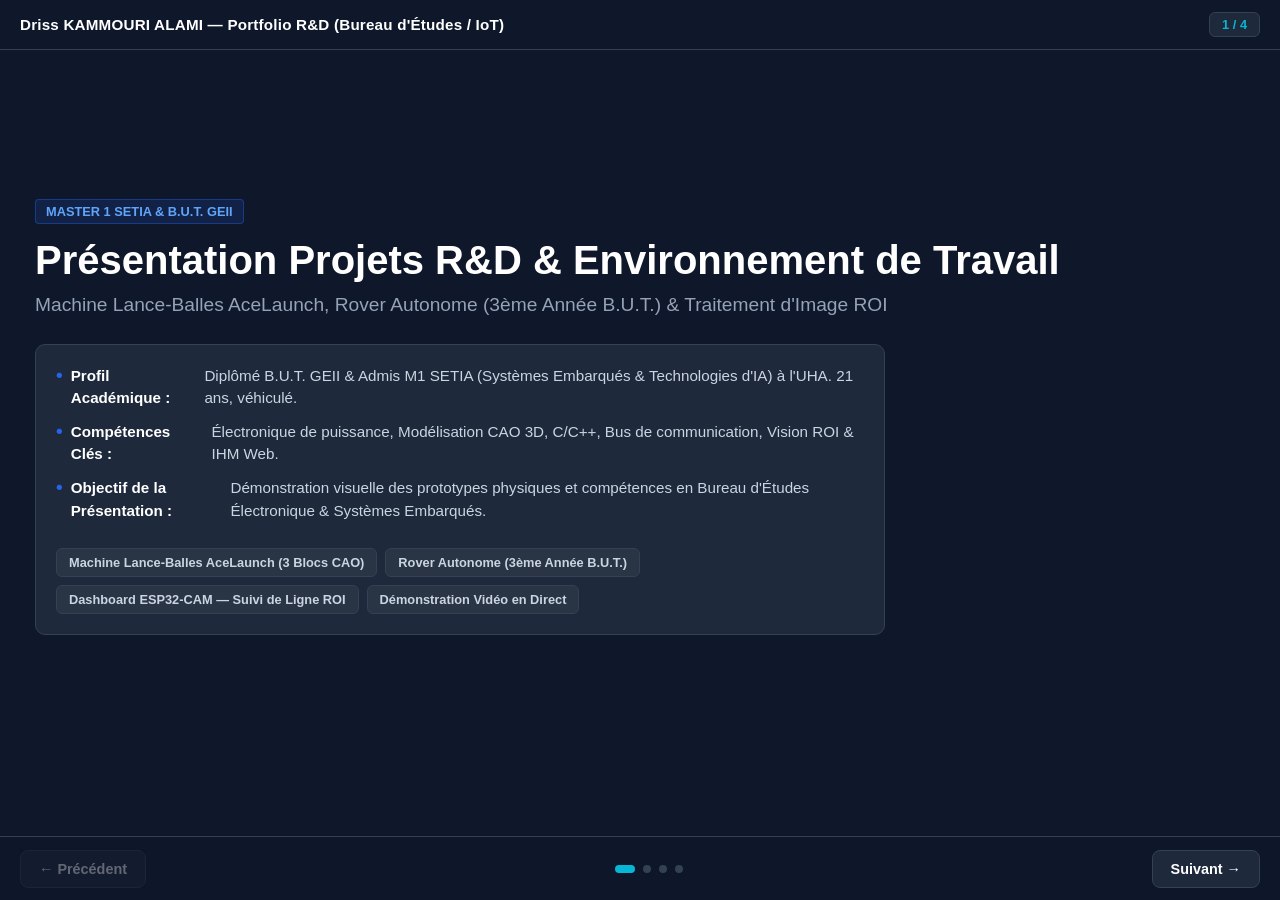
==== commit 090ab585: "Mobile phone optimization: responsive flex layout, touch swipe gestures, fixed bottom nav bar, and s" ====
--- a/meng/index.html
+++ b/meng/index.html
@@ -2,13 +2,17 @@
 <html lang="fr">
 <head>
     <meta charset="UTF-8">
-    <meta name="viewport" content="width=device-width, initial-scale=1.0">
+    <meta name="viewport" content="width=device-width, initial-scale=1.0, maximum-scale=1.0, user-scalable=no">
+    <meta http-equiv="Cache-Control" content="no-cache, no-store, must-revalidate">
+    <meta http-equiv="Pragma" content="no-cache">
+    <meta http-equiv="Expires" content="0">
     <title>Présentation Projets R&D & Réalisations - Driss KAMMOURI ALAMI</title>
     <style>
         :root {
             --bg-primary: #0f172a;
             --bg-card: #1e293b;
             --accent-blue: #2563eb;
+            --accent-cyan: #06b6d4;
             --border-color: #334155;
             --text-primary: #f8fafc;
             --text-secondary: #94a3b8;
@@ -19,50 +23,59 @@
             margin: 0;
             padding: 0;
             font-family: -apple-system, BlinkMacSystemFont, "Segoe UI", Roboto, Helvetica, Arial, sans-serif;
+            -webkit-tap-highlight-color: transparent;
         }
 
         body {
             background-color: var(--bg-primary);
             color: var(--text-primary);
+            height: 100vh;
+            height: 100dvh;
+            display: flex;
+            flex-direction: column;
             overflow: hidden;
-            height: 100vh;
-            display: flex;
-            flex-direction: column;
-        }
-
+        }
+
+        /* Header Bar */
         .header-bar {
             background: #0f172a;
             border-bottom: 1px solid var(--border-color);
-            padding: 14px 35px;
+            padding: 12px 20px;
             display: flex;
             justify-content: space-between;
             align-items: center;
             z-index: 100;
+            flex-shrink: 0;
         }
 
         .header-title {
-            font-size: 1.1rem;
+            font-size: 0.95rem;
             font-weight: 700;
             color: #ffffff;
-            letter-spacing: 0.3px;
+            letter-spacing: 0.2px;
+            white-space: nowrap;
+            overflow: hidden;
+            text-overflow: ellipsis;
+            padding-right: 10px;
         }
 
         .slide-counter {
-            font-size: 0.85rem;
-            color: var(--text-secondary);
+            font-size: 0.8rem;
+            color: var(--accent-cyan);
             background: #1e293b;
             border: 1px solid var(--border-color);
-            padding: 4px 14px;
+            padding: 4px 12px;
             border-radius: 6px;
-            font-weight: 600;
-        }
-
+            font-weight: 700;
+            flex-shrink: 0;
+        }
+
+        /* Slide Container */
         .slide-container {
             flex: 1;
             position: relative;
-            display: flex;
-            align-items: center;
-            justify-content: center;
+            overflow: hidden;
+            width: 100%;
         }
 
         .slide {
@@ -71,12 +84,15 @@
             left: 0;
             width: 100%;
             height: 100%;
-            padding: 30px 50px;
+            padding: 24px 35px 80px 35px;
             display: flex;
             flex-direction: column;
             opacity: 0;
             visibility: hidden;
-            transition: opacity 0.3s ease-in-out;
+            overflow-y: auto;
+            -webkit-overflow-scrolling: touch;
+            transition: opacity 0.25s ease, transform 0.25s ease;
+            box-sizing: border-box;
         }
 
         .slide.active {
@@ -85,36 +101,36 @@
         }
 
         .slide-title {
-            font-size: 1.8rem;
+            font-size: 1.6rem;
             font-weight: 700;
-            margin-bottom: 22px;
+            margin-bottom: 16px;
             color: #ffffff;
             border-bottom: 2px solid var(--accent-blue);
-            padding-bottom: 8px;
+            padding-bottom: 6px;
             display: inline-block;
         }
 
+        /* Desktop Grid */
         .content-layout-large-img {
             display: grid;
-            grid-template-columns: 0.85fr 1.45fr;
-            gap: 25px;
-            height: calc(100% - 60px);
-            align-items: center;
+            grid-template-columns: 0.9fr 1.35fr;
+            gap: 20px;
+            min-height: calc(100% - 60px);
+            align-items: stretch;
         }
 
         .content-layout-hero {
             display: flex;
             flex-direction: column;
             justify-content: center;
-            height: calc(100% - 60px);
+            min-height: calc(100% - 60px);
         }
 
         .card {
             background: var(--bg-card);
             border: 1px solid var(--border-color);
             border-radius: 10px;
-            padding: 24px;
-            height: 100%;
+            padding: 20px;
             display: flex;
             flex-direction: column;
             justify-content: center;
@@ -122,35 +138,44 @@
 
         .badge {
             display: inline-block;
+            align-self: flex-start;
             background: rgba(37, 99, 235, 0.15);
             color: #60a5fa;
             border: 1px solid rgba(37, 99, 235, 0.4);
             padding: 4px 10px;
             border-radius: 4px;
-            font-size: 0.85rem;
+            font-size: 0.8rem;
             font-weight: 700;
-            margin-bottom: 14px;
+            margin-bottom: 12px;
             text-transform: uppercase;
         }
 
         .large-gallery-container {
             display: flex;
             gap: 12px;
-            height: 100%;
-            max-height: 550px;
             width: 100%;
+            min-height: 380px;
+        }
+
+        .gallery-grid-2x2 {
+            display: grid;
+            grid-template-columns: 1fr 1fr;
+            gap: 10px;
+            width: 100%;
+            min-height: 380px;
         }
 
         .img-card {
             flex: 1;
-            height: 100%;
-            max-height: 550px;
             border-radius: 10px;
             overflow: hidden;
             border: 1px solid var(--border-color);
             background: #020617;
             position: relative;
             cursor: pointer;
+            display: flex;
+            flex-direction: column;
+            min-height: 180px;
         }
 
         .img-card img, .img-card video {
@@ -158,6 +183,7 @@
             height: 100%;
             object-fit: contain;
             background-color: #020617;
+            display: block;
         }
 
         .img-caption {
@@ -165,12 +191,13 @@
             bottom: 0;
             left: 0;
             right: 0;
-            background: rgba(15, 23, 42, 0.95);
-            padding: 8px 14px;
-            font-size: 0.85rem;
+            background: rgba(15, 23, 42, 0.92);
+            padding: 8px 12px;
+            font-size: 0.82rem;
             font-weight: 600;
             color: #e2e8f0;
             border-top: 1px solid var(--border-color);
+            backdrop-filter: blur(4px);
         }
 
         ul.tech-list {
@@ -179,12 +206,12 @@
 
         ul.tech-list li {
             margin-bottom: 12px;
-            font-size: 1.02rem;
+            font-size: 0.95rem;
             color: #cbd5e1;
             display: flex;
             align-items: flex-start;
-            gap: 10px;
-            line-height: 1.4;
+            gap: 8px;
+            line-height: 1.45;
         }
 
         ul.tech-list li strong {
@@ -199,63 +226,103 @@
             line-height: 1;
         }
 
+        .hero-title {
+            font-size: clamp(1.8rem, 4vw, 2.5rem);
+            font-weight: 800;
+            color: #ffffff;
+            margin-bottom: 8px;
+            line-height: 1.2;
+        }
+
+        .hero-subtitle {
+            font-size: clamp(1rem, 2.5vw, 1.2rem);
+            color: var(--text-secondary);
+            margin-bottom: 16px;
+            line-height: 1.35;
+        }
+
+        .pill-group {
+            display: flex;
+            gap: 8px;
+            margin-top: 14px;
+            flex-wrap: wrap;
+        }
+
+        .pill {
+            background: rgba(255, 255, 255, 0.05);
+            border: 1px solid var(--border-color);
+            padding: 6px 12px;
+            border-radius: 6px;
+            font-size: 0.8rem;
+            color: #cbd5e1;
+            font-weight: 600;
+        }
+
+        /* Fixed Mobile Navigation Controls */
         .nav-controls {
             position: fixed;
-            bottom: 25px;
-            right: 35px;
-            display: flex;
-            gap: 12px;
-            z-index: 100;
+            bottom: 0;
+            left: 0;
+            right: 0;
+            height: 64px;
+            background: rgba(15, 23, 42, 0.95);
+            backdrop-filter: blur(8px);
+            border-top: 1px solid var(--border-color);
+            display: flex;
+            justify-content: space-between;
+            align-items: center;
+            padding: 0 20px;
+            z-index: 200;
         }
 
         .nav-btn {
             background: #1e293b;
             color: #ffffff;
             border: 1px solid var(--border-color);
-            padding: 10px 20px;
-            border-radius: 6px;
+            padding: 10px 18px;
+            border-radius: 8px;
             cursor: pointer;
             font-size: 0.9rem;
             font-weight: 600;
             transition: all 0.2s ease;
-        }
-
-        .nav-btn:hover {
+            display: flex;
+            align-items: center;
+            gap: 6px;
+            touch-action: manipulation;
+        }
+
+        .nav-btn:hover, .nav-btn:active {
             background: var(--accent-blue);
             border-color: var(--accent-blue);
         }
 
-        .hero-title {
-            font-size: 2.5rem;
-            font-weight: 800;
-            color: #ffffff;
-            margin-bottom: 8px;
-        }
-
-        .hero-subtitle {
-            font-size: 1.2rem;
-            color: var(--text-secondary);
-            margin-bottom: 20px;
-        }
-
-        .pill-group {
-            display: flex;
-            gap: 10px;
-            margin-top: 15px;
-            flex-wrap: wrap;
-        }
-
-        .pill {
-            background: rgba(255, 255, 255, 0.05);
-            border: 1px solid var(--border-color);
-            padding: 6px 14px;
-            border-radius: 6px;
-            font-size: 0.85rem;
-            color: #cbd5e1;
-            font-weight: 600;
-        }
-
-        /* Modal Lightbox */
+        .nav-btn:disabled {
+            opacity: 0.35;
+            cursor: not-allowed;
+            pointer-events: none;
+        }
+
+        .mobile-dots {
+            display: flex;
+            gap: 8px;
+            align-items: center;
+        }
+
+        .mobile-dot {
+            width: 8px;
+            height: 8px;
+            border-radius: 50%;
+            background: var(--border-color);
+            transition: all 0.2s;
+        }
+
+        .mobile-dot.active {
+            width: 20px;
+            border-radius: 4px;
+            background: var(--accent-cyan);
+        }
+
+        /* Fullscreen Image / Video Zoom Modal */
         .modal {
             display: none;
             position: fixed;
@@ -263,48 +330,113 @@
             left: 0;
             width: 100vw;
             height: 100vh;
+            height: 100dvh;
             background: rgba(0, 0, 0, 0.95);
             z-index: 1000;
             align-items: center;
             justify-content: center;
+            padding: 15px;
+            box-sizing: border-box;
         }
 
         .modal img, .modal video {
-            max-width: 94vw;
-            max-height: 94vh;
+            max-width: 96vw;
+            max-height: 88vh;
             border-radius: 8px;
             border: 1px solid var(--border-color);
             background: #000;
+            object-fit: contain;
         }
 
         .close-modal-btn {
             position: absolute;
-            top: 20px;
-            right: 30px;
+            top: 15px;
+            right: 20px;
             background: #1e293b;
             color: #fff;
             border: 1px solid var(--border-color);
             padding: 8px 16px;
             border-radius: 6px;
             cursor: pointer;
-            font-size: 0.9rem;
-            font-weight: 600;
+            font-size: 0.85rem;
+            font-weight: 700;
             z-index: 1001;
         }
 
-        .close-modal-btn:hover {
-            background: var(--accent-blue);
+        /* MOBILE RESPONSIVE TWEAKS */
+        @media (max-width: 768px) {
+            .header-bar {
+                padding: 10px 14px;
+            }
+
+            .header-title {
+                font-size: 0.85rem;
+            }
+
+            .slide {
+                padding: 16px 14px 75px 14px;
+            }
+
+            .slide-title {
+                font-size: 1.3rem;
+                margin-bottom: 12px;
+            }
+
+            .content-layout-large-img {
+                display: flex;
+                flex-direction: column;
+                gap: 16px;
+            }
+
+            .card {
+                padding: 16px;
+                height: auto;
+            }
+
+            ul.tech-list li {
+                font-size: 0.88rem;
+                margin-bottom: 10px;
+            }
+
+            .large-gallery-container {
+                display: flex;
+                flex-direction: column;
+                gap: 12px;
+                min-height: auto;
+            }
+
+            .gallery-grid-2x2 {
+                display: flex;
+                flex-direction: column;
+                gap: 12px;
+                min-height: auto;
+            }
+
+            .img-card {
+                min-height: 220px;
+                height: 220px;
+            }
+
+            .img-caption {
+                font-size: 0.78rem;
+                padding: 6px 10px;
+            }
+
+            .pill {
+                font-size: 0.75rem;
+                padding: 4px 10px;
+            }
         }
     </style>
 </head>
 <body>
 
     <div class="header-bar">
-        <div class="header-title">Driss KAMMOURI ALAMI — Portfolio Projets R&D & Réalisations (Bureau d'Études / IoT)</div>
-        <div class="slide-counter" id="slideNum">Slide 1 / 4</div>
+        <div class="header-title">Driss KAMMOURI ALAMI — Portfolio R&D (Bureau d'Études / IoT)</div>
+        <div class="slide-counter" id="slideNum">1 / 4</div>
     </div>
 
-    <div class="slide-container">
+    <div class="slide-container" id="slideContainer">
 
         <!-- SLIDE 1: HERO TITLE -->
         <div class="slide active" id="slide-1">
@@ -313,11 +445,11 @@
                 <h1 class="hero-title">Présentation Projets R&D & Environnement de Travail</h1>
                 <p class="hero-subtitle">Machine Lance-Balles AceLaunch, Rover Autonome (3ème Année B.U.T.) & Traitement d'Image ROI</p>
                 
-                <div class="card" style="max-width: 850px; margin-top: 15px; height: auto;">
+                <div class="card" style="max-width: 850px; margin-top: 10px;">
                     <ul class="tech-list">
-                        <li><strong>Profil Académique :</strong> Diplômé B.U.T. GEII & Admis M1 SETIA (Systèmes Embarqués & Technologies d'IA) à l'UHA</li>
-                        <li><strong>Compétences Clés :</strong> Électronique de puissance, Modélisation CAO 3D, C/C++, Bus de communication, Vision ROI & IHM Web</li>
-                        <li><strong>Objectif de la Présentation :</strong> Démonstration visuelle des prototypes physiques et compétences en Bureau d'Études Électronique & Systèmes Embarqués</li>
+                        <li><strong>Profil Académique :</strong> Diplômé B.U.T. GEII & Admis M1 SETIA (Systèmes Embarqués & Technologies d'IA) à l'UHA. 21 ans, véhiculé.</li>
+                        <li><strong>Compétences Clés :</strong> Électronique de puissance, Modélisation CAO 3D, C/C++, Bus de communication, Vision ROI & IHM Web.</li>
+                        <li><strong>Objectif de la Présentation :</strong> Démonstration visuelle des prototypes physiques et compétences en Bureau d'Études Électronique & Systèmes Embarqués.</li>
                     </ul>
                     <div class="pill-group">
                         <div class="pill">Machine Lance-Balles AceLaunch (3 Blocs CAO)</div>
@@ -335,7 +467,7 @@
             <div class="content-layout-large-img">
                 <div class="card">
                     <div class="badge">Espace de Conception</div>
-                    <h2 style="font-size: 1.3rem; margin-bottom: 16px;">Poste de Prototypage & Développement</h2>
+                    <h2 style="font-size: 1.15rem; margin-bottom: 14px; color: #fff;">Poste de Prototypage & Développement</h2>
                     <ul class="tech-list">
                         <li><strong>Poste Électronique :</strong> Station de soudure régulée, cablage et montage d'essais sur cartes microcontrôleurs.</li>
                         <li><strong>Modélisation CAO & Impression 3D :</strong> Conception 3D pour la réalisation de pièces sur mesure et le prototypage rapide.</li>
@@ -345,11 +477,11 @@
                 </div>
                 <div class="large-gallery-container">
                     <div class="img-card" onclick="openModal(this)">
-                        <img src="img_meng/30839e95-cbe1-4d7f-a7e7-8b0f5287fe83.jfif" alt="Poste Électronique">
+                        <img src="img_meng/30839e95-cbe1-4d7f-a7e7-8b0f5287fe83.jfif" alt="Poste Électronique" loading="lazy">
                         <div class="img-caption">Poste Électronique de Prototypage</div>
                     </div>
                     <div class="img-card" onclick="openModal(this)">
-                        <img src="img_meng/3513afae-4af7-4faf-9273-4e5af62689bf.jfif" alt="Banc d'Essai">
+                        <img src="img_meng/3513afae-4af7-4faf-9273-4e5af62689bf.jfif" alt="Banc d'Essai" loading="lazy">
                         <div class="img-caption">Espace de Test & Assemblage</div>
                     </div>
                 </div>
@@ -362,7 +494,7 @@
             <div class="content-layout-large-img">
                 <div class="card">
                     <div class="badge">Phase Finale du Prototype & Architecture Électronique/Réseau</div>
-                    <h2 style="font-size: 1.2rem; margin-bottom: 12px;">Conception Modulaire en 3 Blocs :</h2>
+                    <h2 style="font-size: 1.15rem; margin-bottom: 12px; color: #fff;">Conception Modulaire en 3 Blocs :</h2>
                     <ul class="tech-list">
                         <li><strong>Phase Finale du Prototype :</strong> Présentation du prototype fonctionnel abouti avec choix individuel des composants, quincaillerie, structure bois & pièces 3D.</li>
                         <li><strong>Architecture en 3 Blocs :</strong> Bloc Base (stabilité), Bloc Rotation (orientation pas à pas) et Bloc Propulsion (moteurs CC & variateurs PWM).</li>
@@ -370,21 +502,21 @@
                         <li><strong>Architecture Réseau & Communication :</strong> Liaison UART 9600 bps, serveur Web Wi-Fi AP 2.4GHz sur ESP32 pour télécommande Smartphone/PC.</li>
                     </ul>
                 </div>
-                <div class="large-gallery-container" style="display: grid; grid-template-columns: 1fr 1fr; gap: 10px; height: 100%; max-height: 550px;">
-                    <div class="img-card" onclick="openModal(this)">
-                        <img src="img_meng/media_1788483466689.png" alt="Modèle 3D CAO 3 Blocs AceLaunch">
+                <div class="gallery-grid-2x2">
+                    <div class="img-card" onclick="openModal(this)">
+                        <img src="img_meng/media_1788483466689.png" alt="Modèle 3D CAO 3 Blocs AceLaunch" loading="lazy">
                         <div class="img-caption">Modèle 3D CAO (3 Blocs)</div>
                     </div>
                     <div class="img-card" onclick="openModal(this)">
-                        <img src="img_meng/architecture_electronique_complete.png" alt="Architecture Générale du Système Électronique">
+                        <img src="img_meng/architecture_electronique_complete.png" alt="Architecture Générale du Système Électronique" loading="lazy">
                         <div class="img-caption">Architecture Électronique & Réseau</div>
                     </div>
                     <div class="img-card" onclick="openModal(this)">
-                        <img src="img_meng/interface_web.png" alt="Dashboard Web de Pilotage Distant">
+                        <img src="img_meng/interface_web.png" alt="Dashboard Web de Pilotage Distant" loading="lazy">
                         <div class="img-caption">Dashboard Web de Pilotage</div>
                     </div>
                     <div class="img-card" onclick="openModal(this)">
-                        <video controls id="inlineVideo" style="width: 100%; height: 100%; object-fit: cover;">
+                        <video controls id="inlineVideo" playsinline preload="metadata" style="width: 100%; height: 100%; object-fit: contain;">
                             <source src="img_meng/Démonstration_Prototype2_Final.mov" type="video/mp4">
                             Votre navigateur ne supporte pas la vidéo.
                         </video>
@@ -400,21 +532,21 @@
             <div class="content-layout-large-img">
                 <div class="card">
                     <div class="badge">Robotique Mobilité & Traitement d'Image ROI</div>
-                    <h2 style="font-size: 1.3rem; margin-bottom: 16px;">Asservissement PID & Dashboard Vision</h2>
+                    <h2 style="font-size: 1.15rem; margin-bottom: 14px; color: #fff;">Asservissement PID & Dashboard Vision</h2>
                     <ul class="tech-list">
                         <li><strong>Rover Autonome 4x4 :</strong> Robotique d'exploration mobile tout-terrain avec gestion d'énergie Li-ion.</li>
                         <li><strong>Traitement d'Image ROI (Region of Interest) :</strong> Fenêtre de traitement visuel sur le Dashboard ESP32-CAM pour calcul de trajectoire temps réel.</li>
                         <li><strong>Réglages Vision & PID :</strong> Seuillage binarisé, barycentre optique et correcteur PID fait maison réglable dynamiquement (Kp, Ki, Kd).</li>
-                        <li><strong>Fusion de Données :</strong> Évitement d'obstacles ultrasons <20cm et réalignement visuel autonome.</li>
+                        <li><strong>Fusion de Données :</strong> Évitement d'obstacles ultrasons &lt;20cm et réalignement visuel autonome.</li>
                     </ul>
                 </div>
                 <div class="large-gallery-container">
                     <div class="img-card" onclick="openModal(this)">
-                        <img src="img_meng/97b7dd19-25eb-4fa2-a109-078019bc1228.jfif" alt="Rover Autonome 3ème Année B.U.T.">
+                        <img src="img_meng/97b7dd19-25eb-4fa2-a109-078019bc1228.jfif" alt="Rover Autonome 3ème Année B.U.T." loading="lazy">
                         <div class="img-caption">Prototype Rover Autonome (3ème Année B.U.T.)</div>
                     </div>
-                    <div class="img-card" style="flex: 1.2;" onclick="openModal(this)">
-                        <img src="img_meng/media_1788483424173.png" alt="ESP32-CAM Dashboard Suivi de Ligne AUTO">
+                    <div class="img-card" onclick="openModal(this)">
+                        <img src="img_meng/media_1788483424173.png" alt="ESP32-CAM Dashboard Suivi de Ligne AUTO" loading="lazy">
                         <div class="img-caption">Dashboard ESP32-CAM ROI & PID (AUTO)</div>
                     </div>
                 </div>
@@ -423,16 +555,23 @@
 
     </div>
 
+    <!-- Bottom Mobile & Desktop Navigation Bar -->
     <div class="nav-controls">
-        <button class="nav-btn" id="prevBtn" onclick="changeSlide(-1)">Précédent</button>
-        <button class="nav-btn" id="nextBtn" onclick="changeSlide(1)">Suivant</button>
+        <button class="nav-btn" id="prevBtn" onclick="changeSlide(-1)">← Précédent</button>
+        <div class="mobile-dots" id="dotsContainer">
+            <div class="mobile-dot active" onclick="goToSlide(1)"></div>
+            <div class="mobile-dot" onclick="goToSlide(2)"></div>
+            <div class="mobile-dot" onclick="goToSlide(3)"></div>
+            <div class="mobile-dot" onclick="goToSlide(4)"></div>
+        </div>
+        <button class="nav-btn" id="nextBtn" onclick="changeSlide(1)">Suivant →</button>
     </div>
 
     <!-- Fullscreen Image / Video Zoom Modal -->
-    <div class="modal" id="imgModal">
-        <button class="close-modal-btn" onclick="closeModal()">Fermer (Échap)</button>
+    <div class="modal" id="imgModal" onclick="closeModal()">
+        <button class="close-modal-btn" onclick="closeModal()">Fermer ✕</button>
         <img id="modalImg" src="" alt="Image Agrandie" style="display: none;">
-        <video id="modalVideo" controls style="display: none; width: 90vw; height: 85vh; object-fit: contain;">
+        <video id="modalVideo" controls playsinline style="display: none; width: 92vw; height: 80vh; object-fit: contain;">
             <source src="img_meng/Démonstration_Prototype2_Final.mov" type="video/mp4">
         </video>
     </div>
@@ -440,27 +579,44 @@
     <script>
         let currentSlide = 1;
         const totalSlides = 4;
+        const slides = document.querySelectorAll('.slide');
+        const dots = document.querySelectorAll('.mobile-dot');
+        const slideNum = document.getElementById('slideNum');
+        const prevBtn = document.getElementById('prevBtn');
+        const nextBtn = document.getElementById('nextBtn');
 
         function updateSlide() {
-            document.querySelectorAll('.slide').forEach((slide, idx) => {
+            slides.forEach((slide, idx) => {
                 if (idx + 1 === currentSlide) {
                     slide.classList.add('active');
+                    slide.scrollTop = 0; // Reset scroll to top on change
                 } else {
                     slide.classList.remove('active');
                 }
             });
-            document.getElementById('slideNum').innerText = `Slide ${currentSlide} / ${totalSlides}`;
+            dots.forEach((dot, idx) => {
+                dot.classList.toggle('active', idx + 1 === currentSlide);
+            });
+            slideNum.innerText = `${currentSlide} / ${totalSlides}`;
+            prevBtn.disabled = (currentSlide === 1);
+            nextBtn.textContent = (currentSlide === totalSlides) ? "Recommencer ↺" : "Suivant →";
         }
 
         function changeSlide(direction) {
             currentSlide += direction;
             if (currentSlide < 1) currentSlide = 1;
-            if (currentSlide > totalSlides) currentSlide = totalSlides;
+            if (currentSlide > totalSlides) currentSlide = 1;
             updateSlide();
         }
 
+        function goToSlide(num) {
+            currentSlide = num;
+            updateSlide();
+        }
+
+        // Keyboard Controls
         document.addEventListener('keydown', (e) => {
-            if (e.key === 'ArrowRight' || e.key === 'Space') {
+            if (e.key === 'ArrowRight' || e.key === ' ') {
                 changeSlide(1);
             } else if (e.key === 'ArrowLeft') {
                 changeSlide(-1);
@@ -468,6 +624,31 @@
                 closeModal();
             }
         });
+
+        // Touch Swipe Gesture Support for Mobile
+        let touchStartX = 0;
+        let touchEndX = 0;
+        const slideContainer = document.getElementById('slideContainer');
+
+        slideContainer.addEventListener('touchstart', (e) => {
+            touchStartX = e.changedTouches[0].screenX;
+        }, { passive: true });
+
+        slideContainer.addEventListener('touchend', (e) => {
+            touchEndX = e.changedTouches[0].screenX;
+            handleSwipe();
+        }, { passive: true });
+
+        function handleSwipe() {
+            const threshold = 50;
+            if (touchEndX < touchStartX - threshold) {
+                // Swipe Left -> Next slide
+                changeSlide(1);
+            } else if (touchEndX > touchStartX + threshold) {
+                // Swipe Right -> Prev slide
+                changeSlide(-1);
+            }
+        }
 
         function openModal(cardElem) {
             const img = cardElem.querySelector('img');
@@ -493,9 +674,11 @@
 
         function closeModal() {
             const modalVideo = document.getElementById('modalVideo');
-            modalVideo.pause();
+            if (modalVideo) modalVideo.pause();
             document.getElementById('imgModal').style.display = 'none';
         }
+
+        updateSlide();
     </script>
 </body>
 </html>
